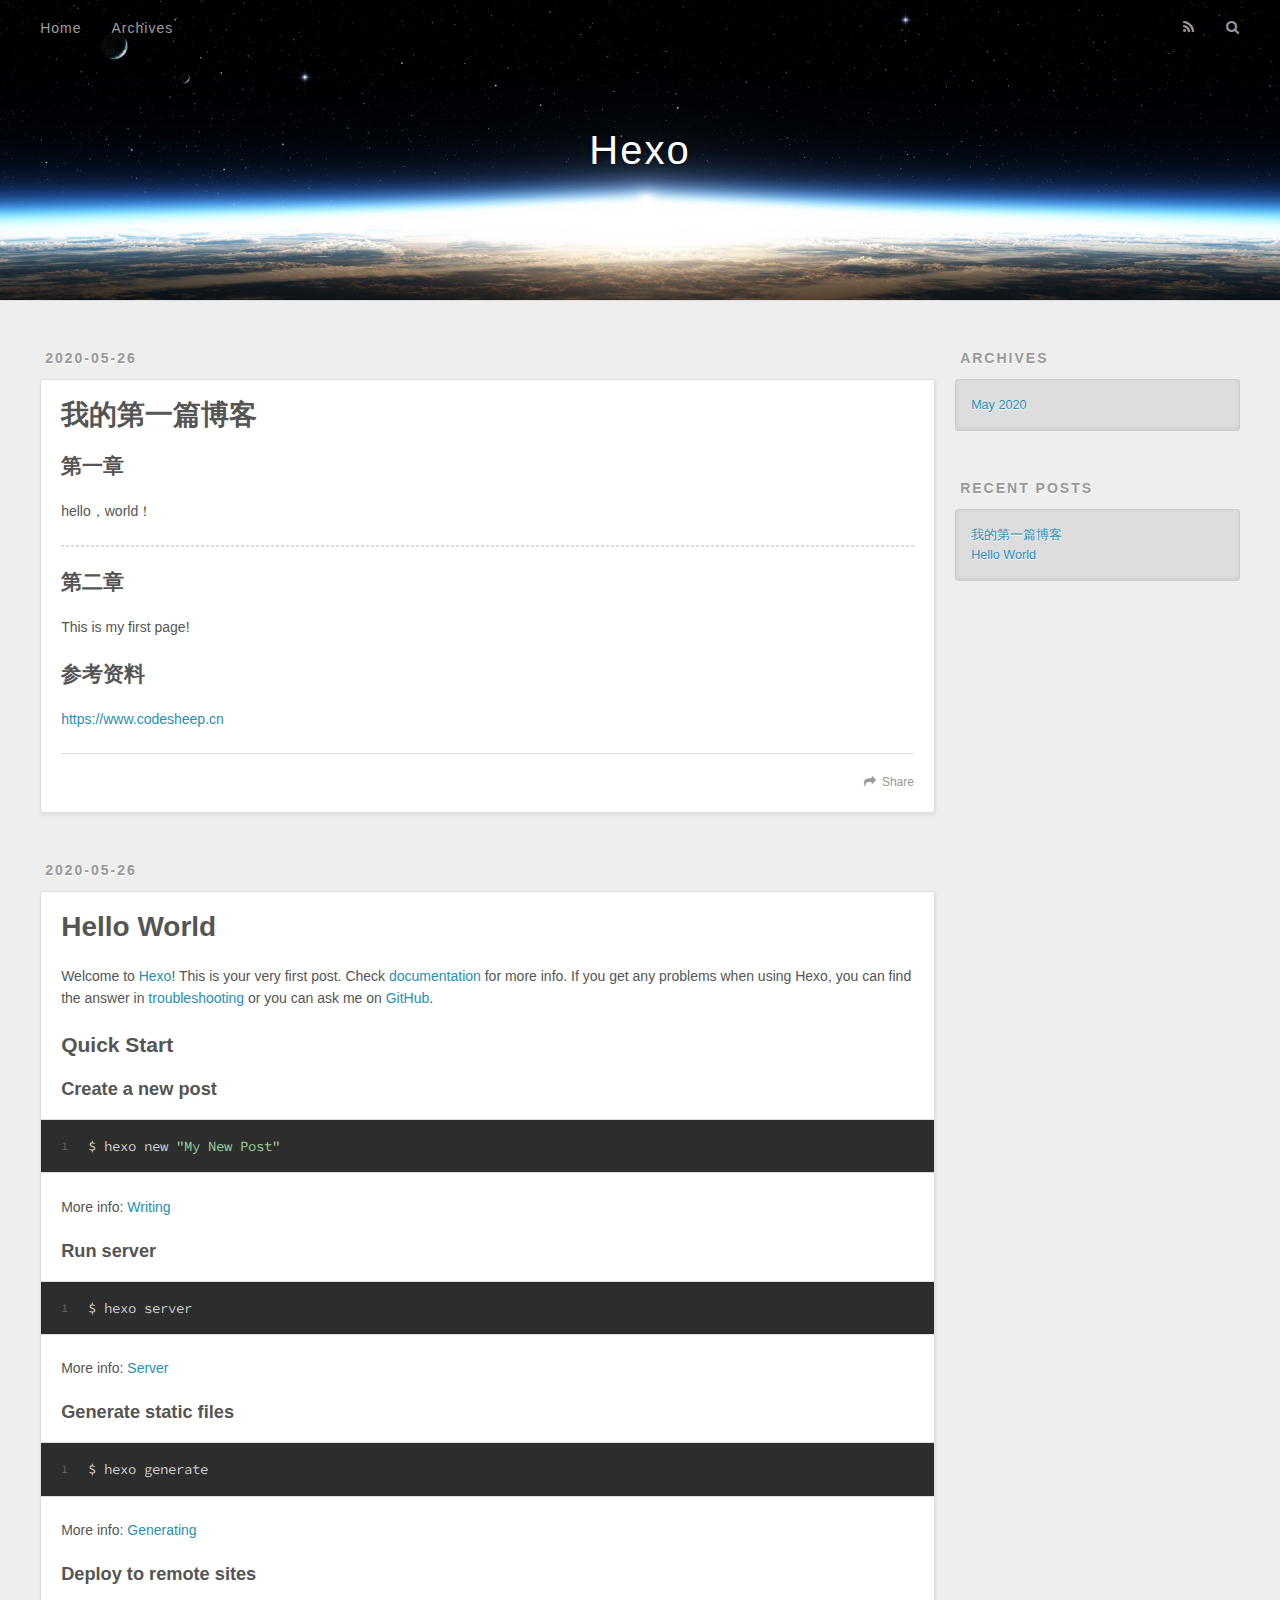
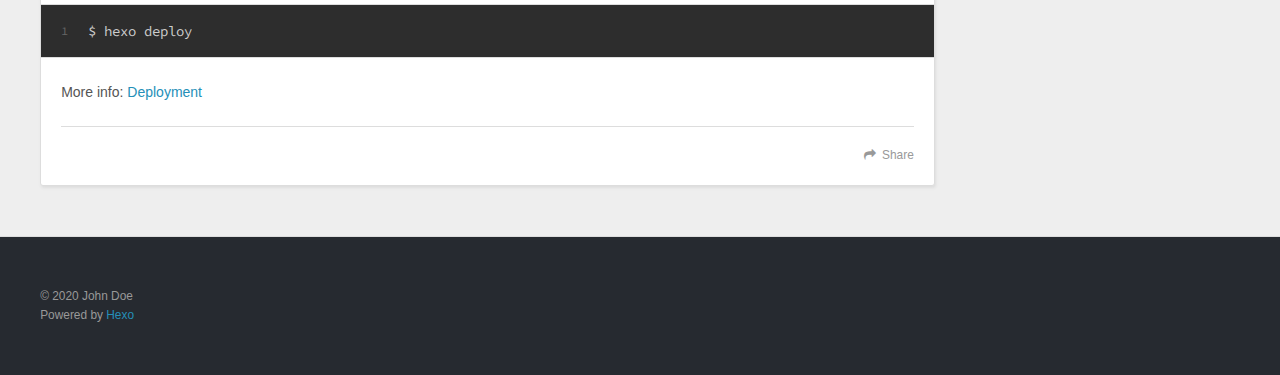
==== index.html @ c964786d "Site updated: 2020-05-26 13:40:31" ====
<!DOCTYPE html>
<html>
<head>
  <meta charset="utf-8">
  

  
  <title>Hexo</title>
  <meta name="viewport" content="width=device-width, initial-scale=1, maximum-scale=1">
  <meta property="og:type" content="website">
<meta property="og:title" content="Hexo">
<meta property="og:url" content="http://yoursite.com/index.html">
<meta property="og:site_name" content="Hexo">
<meta property="og:locale" content="en_US">
<meta property="article:author" content="John Doe">
<meta name="twitter:card" content="summary">
  
    <link rel="alternate" href="/atom.xml" title="Hexo" type="application/atom+xml">
  
  
    <link rel="icon" href="/favicon.png">
  
  
    <link href="//fonts.googleapis.com/css?family=Source+Code+Pro" rel="stylesheet" type="text/css">
  
  
<link rel="stylesheet" href="/css/style.css">

<meta name="generator" content="Hexo 4.2.1"></head>

<body>
  <div id="container">
    <div id="wrap">
      <header id="header">
  <div id="banner"></div>
  <div id="header-outer" class="outer">
    <div id="header-title" class="inner">
      <h1 id="logo-wrap">
        <a href="/" id="logo">Hexo</a>
      </h1>
      
    </div>
    <div id="header-inner" class="inner">
      <nav id="main-nav">
        <a id="main-nav-toggle" class="nav-icon"></a>
        
          <a class="main-nav-link" href="/">Home</a>
        
          <a class="main-nav-link" href="/archives">Archives</a>
        
      </nav>
      <nav id="sub-nav">
        
          <a id="nav-rss-link" class="nav-icon" href="/atom.xml" title="RSS Feed"></a>
        
        <a id="nav-search-btn" class="nav-icon" title="Search"></a>
      </nav>
      <div id="search-form-wrap">
        <form action="//google.com/search" method="get" accept-charset="UTF-8" class="search-form"><input type="search" name="q" class="search-form-input" placeholder="Search"><button type="submit" class="search-form-submit">&#xF002;</button><input type="hidden" name="sitesearch" value="http://yoursite.com"></form>
      </div>
    </div>
  </div>
</header>
      <div class="outer">
        <section id="main">
  
    <article id="post-我的第一篇博客" class="article article-type-post" itemscope itemprop="blogPost">
  <div class="article-meta">
    <a href="/2020/05/26/%E6%88%91%E7%9A%84%E7%AC%AC%E4%B8%80%E7%AF%87%E5%8D%9A%E5%AE%A2/" class="article-date">
  <time datetime="2020-05-26T05:17:06.000Z" itemprop="datePublished">2020-05-26</time>
</a>
    
  </div>
  <div class="article-inner">
    
    
      <header class="article-header">
        
  
    <h1 itemprop="name">
      <a class="article-title" href="/2020/05/26/%E6%88%91%E7%9A%84%E7%AC%AC%E4%B8%80%E7%AF%87%E5%8D%9A%E5%AE%A2/">我的第一篇博客</a>
    </h1>
  

      </header>
    
    <div class="article-entry" itemprop="articleBody">
      
        <h2 id="第一章"><a href="#第一章" class="headerlink" title="第一章"></a>第一章</h2><p>hello，world！</p>
<hr>
<h2 id="第二章"><a href="#第二章" class="headerlink" title="第二章"></a>第二章</h2><p>This is my first page!</p>
<h2 id="参考资料"><a href="#参考资料" class="headerlink" title="参考资料"></a>参考资料</h2><p><a href="https://www.codesheep.cn" target="_blank" rel="noopener">https://www.codesheep.cn</a></p>

      
    </div>
    <footer class="article-footer">
      <a data-url="http://yoursite.com/2020/05/26/%E6%88%91%E7%9A%84%E7%AC%AC%E4%B8%80%E7%AF%87%E5%8D%9A%E5%AE%A2/" data-id="ckanh3goe00019cvl1yv064cg" class="article-share-link">Share</a>
      
      
    </footer>
  </div>
  
</article>


  
    <article id="post-hello-world" class="article article-type-post" itemscope itemprop="blogPost">
  <div class="article-meta">
    <a href="/2020/05/26/hello-world/" class="article-date">
  <time datetime="2020-05-26T05:02:48.776Z" itemprop="datePublished">2020-05-26</time>
</a>
    
  </div>
  <div class="article-inner">
    
    
      <header class="article-header">
        
  
    <h1 itemprop="name">
      <a class="article-title" href="/2020/05/26/hello-world/">Hello World</a>
    </h1>
  

      </header>
    
    <div class="article-entry" itemprop="articleBody">
      
        <p>Welcome to <a href="https://hexo.io/" target="_blank" rel="noopener">Hexo</a>! This is your very first post. Check <a href="https://hexo.io/docs/" target="_blank" rel="noopener">documentation</a> for more info. If you get any problems when using Hexo, you can find the answer in <a href="https://hexo.io/docs/troubleshooting.html" target="_blank" rel="noopener">troubleshooting</a> or you can ask me on <a href="https://github.com/hexojs/hexo/issues" target="_blank" rel="noopener">GitHub</a>.</p>
<h2 id="Quick-Start"><a href="#Quick-Start" class="headerlink" title="Quick Start"></a>Quick Start</h2><h3 id="Create-a-new-post"><a href="#Create-a-new-post" class="headerlink" title="Create a new post"></a>Create a new post</h3><figure class="highlight bash"><table><tr><td class="gutter"><pre><span class="line">1</span><br></pre></td><td class="code"><pre><span class="line">$ hexo new <span class="string">"My New Post"</span></span><br></pre></td></tr></table></figure>

<p>More info: <a href="https://hexo.io/docs/writing.html" target="_blank" rel="noopener">Writing</a></p>
<h3 id="Run-server"><a href="#Run-server" class="headerlink" title="Run server"></a>Run server</h3><figure class="highlight bash"><table><tr><td class="gutter"><pre><span class="line">1</span><br></pre></td><td class="code"><pre><span class="line">$ hexo server</span><br></pre></td></tr></table></figure>

<p>More info: <a href="https://hexo.io/docs/server.html" target="_blank" rel="noopener">Server</a></p>
<h3 id="Generate-static-files"><a href="#Generate-static-files" class="headerlink" title="Generate static files"></a>Generate static files</h3><figure class="highlight bash"><table><tr><td class="gutter"><pre><span class="line">1</span><br></pre></td><td class="code"><pre><span class="line">$ hexo generate</span><br></pre></td></tr></table></figure>

<p>More info: <a href="https://hexo.io/docs/generating.html" target="_blank" rel="noopener">Generating</a></p>
<h3 id="Deploy-to-remote-sites"><a href="#Deploy-to-remote-sites" class="headerlink" title="Deploy to remote sites"></a>Deploy to remote sites</h3><figure class="highlight bash"><table><tr><td class="gutter"><pre><span class="line">1</span><br></pre></td><td class="code"><pre><span class="line">$ hexo deploy</span><br></pre></td></tr></table></figure>

<p>More info: <a href="https://hexo.io/docs/one-command-deployment.html" target="_blank" rel="noopener">Deployment</a></p>

      
    </div>
    <footer class="article-footer">
      <a data-url="http://yoursite.com/2020/05/26/hello-world/" data-id="ckanh3gnr00009cvlbvhq81d0" class="article-share-link">Share</a>
      
      
    </footer>
  </div>
  
</article>


  


</section>
        
          <aside id="sidebar">
  
    

  
    

  
    
  
    
  <div class="widget-wrap">
    <h3 class="widget-title">Archives</h3>
    <div class="widget">
      <ul class="archive-list"><li class="archive-list-item"><a class="archive-list-link" href="/archives/2020/05/">May 2020</a></li></ul>
    </div>
  </div>


  
    
  <div class="widget-wrap">
    <h3 class="widget-title">Recent Posts</h3>
    <div class="widget">
      <ul>
        
          <li>
            <a href="/2020/05/26/%E6%88%91%E7%9A%84%E7%AC%AC%E4%B8%80%E7%AF%87%E5%8D%9A%E5%AE%A2/">我的第一篇博客</a>
          </li>
        
          <li>
            <a href="/2020/05/26/hello-world/">Hello World</a>
          </li>
        
      </ul>
    </div>
  </div>

  
</aside>
        
      </div>
      <footer id="footer">
  
  <div class="outer">
    <div id="footer-info" class="inner">
      &copy; 2020 John Doe<br>
      Powered by <a href="http://hexo.io/" target="_blank">Hexo</a>
    </div>
  </div>
</footer>
    </div>
    <nav id="mobile-nav">
  
    <a href="/" class="mobile-nav-link">Home</a>
  
    <a href="/archives" class="mobile-nav-link">Archives</a>
  
</nav>
    

<script src="//ajax.googleapis.com/ajax/libs/jquery/2.0.3/jquery.min.js"></script>


  
<link rel="stylesheet" href="/fancybox/jquery.fancybox.css">

  
<script src="/fancybox/jquery.fancybox.pack.js"></script>




<script src="/js/script.js"></script>




  </div>
</body>
</html>
---- css/style.css ----
body {
  width: 100%;
}
body:before,
body:after {
  content: "";
  display: table;
}
body:after {
  clear: both;
}
html,
body,
div,
span,
applet,
object,
iframe,
h1,
h2,
h3,
h4,
h5,
h6,
p,
blockquote,
pre,
a,
abbr,
acronym,
address,
big,
cite,
code,
del,
dfn,
em,
img,
ins,
kbd,
q,
s,
samp,
small,
strike,
strong,
sub,
sup,
tt,
var,
dl,
dt,
dd,
ol,
ul,
li,
fieldset,
form,
label,
legend,
table,
caption,
tbody,
tfoot,
thead,
tr,
th,
td {
  margin: 0;
  padding: 0;
  border: 0;
  outline: 0;
  font-weight: inherit;
  font-style: inherit;
  font-family: inherit;
  font-size: 100%;
  vertical-align: baseline;
}
body {
  line-height: 1;
  color: #000;
  background: #fff;
}
ol,
ul {
  list-style: none;
}
table {
  border-collapse: separate;
  border-spacing: 0;
  vertical-align: middle;
}
caption,
th,
td {
  text-align: left;
  font-weight: normal;
  vertical-align: middle;
}
a img {
  border: none;
}
input,
button {
  margin: 0;
  padding: 0;
}
input::-moz-focus-inner,
button::-moz-focus-inner {
  border: 0;
  padding: 0;
}
@font-face {
  font-family: FontAwesome;
  font-style: normal;
  font-weight: normal;
  src: url("fonts/fontawesome-webfont.eot?v=#4.0.3");
  src: url("fonts/fontawesome-webfont.eot?#iefix&v=#4.0.3") format("embedded-opentype"), url("fonts/fontawesome-webfont.woff?v=#4.0.3") format("woff"), url("fonts/fontawesome-webfont.ttf?v=#4.0.3") format("truetype"), url("fonts/fontawesome-webfont.svg#fontawesomeregular?v=#4.0.3") format("svg");
}
html,
body,
#container {
  height: 100%;
}
body {
  background: #eee;
  font: 14px -apple-system, BlinkMacSystemFont, "Segoe UI", "Roboto", "Oxygen", "Ubuntu", "Cantarell", "Fira Sans", "Droid Sans", "Helvetica Neue", sans-serif;
  -webkit-text-size-adjust: 100%;
}
.outer {
  max-width: 1220px;
  margin: 0 auto;
  padding: 0 20px;
}
.outer:before,
.outer:after {
  content: "";
  display: table;
}
.outer:after {
  clear: both;
}
.inner {
  display: inline;
  float: left;
  width: 98.33333333333333%;
  margin: 0 0.833333333333333%;
}
.left,
.alignleft {
  float: left;
}
.right,
.alignright {
  float: right;
}
.clear {
  clear: both;
}
#container {
  position: relative;
}
.mobile-nav-on {
  overflow: hidden;
}
#wrap {
  height: 100%;
  width: 100%;
  position: absolute;
  top: 0;
  left: 0;
  -webkit-transition: 0.2s ease-out;
  -moz-transition: 0.2s ease-out;
  -ms-transition: 0.2s ease-out;
  transition: 0.2s ease-out;
  z-index: 1;
  background: #eee;
}
.mobile-nav-on #wrap {
  left: 280px;
}
@media screen and (min-width: 768px) {
  #main {
    display: inline;
    float: left;
    width: 73.33333333333333%;
    margin: 0 0.833333333333333%;
  }
}
.article-date,
.article-category-link,
.archive-year,
.widget-title {
  text-decoration: none;
  text-transform: uppercase;
  letter-spacing: 2px;
  color: #999;
  margin-bottom: 1em;
  margin-left: 5px;
  line-height: 1em;
  text-shadow: 0 1px #fff;
  font-weight: bold;
}
.article-inner,
.archive-article-inner {
  background: #fff;
  -webkit-box-shadow: 1px 2px 3px #ddd;
  box-shadow: 1px 2px 3px #ddd;
  border: 1px solid #ddd;
  border-radius: 3px;
}
.article-entry h1,
.widget h1 {
  font-size: 2em;
}
.article-entry h2,
.widget h2 {
  font-size: 1.5em;
}
.article-entry h3,
.widget h3 {
  font-size: 1.3em;
}
.article-entry h4,
.widget h4 {
  font-size: 1.2em;
}
.article-entry h5,
.widget h5 {
  font-size: 1em;
}
.article-entry h6,
.widget h6 {
  font-size: 1em;
  color: #999;
}
.article-entry hr,
.widget hr {
  border: 1px dashed #ddd;
}
.article-entry strong,
.widget strong {
  font-weight: bold;
}
.article-entry em,
.widget em,
.article-entry cite,
.widget cite {
  font-style: italic;
}
.article-entry sup,
.widget sup,
.article-entry sub,
.widget sub {
  font-size: 0.75em;
  line-height: 0;
  position: relative;
  vertical-align: baseline;
}
.article-entry sup,
.widget sup {
  top: -0.5em;
}
.article-entry sub,
.widget sub {
  bottom: -0.2em;
}
.article-entry small,
.widget small {
  font-size: 0.85em;
}
.article-entry acronym,
.widget acronym,
.article-entry abbr,
.widget abbr {
  border-bottom: 1px dotted;
}
.article-entry ul,
.widget ul,
.article-entry ol,
.widget ol,
.article-entry dl,
.widget dl {
  margin: 0 20px;
  line-height: 1.6em;
}
.article-entry ul ul,
.widget ul ul,
.article-entry ol ul,
.widget ol ul,
.article-entry ul ol,
.widget ul ol,
.article-entry ol ol,
.widget ol ol {
  margin-top: 0;
  margin-bottom: 0;
}
.article-entry ul,
.widget ul {
  list-style: disc;
}
.article-entry ol,
.widget ol {
  list-style: decimal;
}
.article-entry dt,
.widget dt {
  font-weight: bold;
}
#header {
  height: 300px;
  position: relative;
  border-bottom: 1px solid #ddd;
}
#header:before,
#header:after {
  content: "";
  position: absolute;
  left: 0;
  right: 0;
  height: 40px;
}
#header:before {
  top: 0;
  background: -webkit-linear-gradient(rgba(0,0,0,0.2), transparent);
  background: -moz-linear-gradient(rgba(0,0,0,0.2), transparent);
  background: -ms-linear-gradient(rgba(0,0,0,0.2), transparent);
  background: linear-gradient(rgba(0,0,0,0.2), transparent);
}
#header:after {
  bottom: 0;
  background: -webkit-linear-gradient(transparent, rgba(0,0,0,0.2));
  background: -moz-linear-gradient(transparent, rgba(0,0,0,0.2));
  background: -ms-linear-gradient(transparent, rgba(0,0,0,0.2));
  background: linear-gradient(transparent, rgba(0,0,0,0.2));
}
#header-outer {
  height: 100%;
  position: relative;
}
#header-inner {
  position: relative;
  overflow: hidden;
}
#banner {
  position: absolute;
  top: 0;
  left: 0;
  width: 100%;
  height: 100%;
  background: url("images/banner.jpg") center #000;
  -webkit-background-size: cover;
  -moz-background-size: cover;
  background-size: cover;
  z-index: -1;
}
#header-title {
  text-align: center;
  height: 40px;
  position: absolute;
  top: 50%;
  left: 0;
  margin-top: -20px;
}
#logo,
#subtitle {
  text-decoration: none;
  color: #fff;
  font-weight: 300;
  text-shadow: 0 1px 4px rgba(0,0,0,0.3);
}
#logo {
  font-size: 40px;
  line-height: 40px;
  letter-spacing: 2px;
}
#subtitle {
  font-size: 16px;
  line-height: 16px;
  letter-spacing: 1px;
}
#subtitle-wrap {
  margin-top: 16px;
}
#main-nav {
  float: left;
  margin-left: -15px;
}
.nav-icon,
.main-nav-link {
  float: left;
  color: #fff;
  opacity: 0.6;
  text-decoration: none;
  text-shadow: 0 1px rgba(0,0,0,0.2);
  -webkit-transition: opacity 0.2s;
  -moz-transition: opacity 0.2s;
  -ms-transition: opacity 0.2s;
  transition: opacity 0.2s;
  display: block;
  padding: 20px 15px;
}
.nav-icon:hover,
.main-nav-link:hover {
  opacity: 1;
}
.nav-icon {
  font-family: FontAwesome;
  text-align: center;
  font-size: 14px;
  width: 14px;
  height: 14px;
  padding: 20px 15px;
  position: relative;
  cursor: pointer;
}
.main-nav-link {
  font-weight: 300;
  letter-spacing: 1px;
}
@media screen and (max-width: 479px) {
  .main-nav-link {
    display: none;
  }
}
#main-nav-toggle {
  display: none;
}
#main-nav-toggle:before {
  content: "\f0c9";
}
@media screen and (max-width: 479px) {
  #main-nav-toggle {
    display: block;
  }
}
#sub-nav {
  float: right;
  margin-right: -15px;
}
#nav-rss-link:before {
  content: "\f09e";
}
#nav-search-btn:before {
  content: "\f002";
}
#search-form-wrap {
  position: absolute;
  top: 15px;
  width: 150px;
  height: 30px;
  right: -150px;
  opacity: 0;
  -webkit-transition: 0.2s ease-out;
  -moz-transition: 0.2s ease-out;
  -ms-transition: 0.2s ease-out;
  transition: 0.2s ease-out;
}
#search-form-wrap.on {
  opacity: 1;
  right: 0;
}
@media screen and (max-width: 479px) {
  #search-form-wrap {
    width: 100%;
    right: -100%;
  }
}
.search-form {
  position: absolute;
  top: 0;
  left: 0;
  right: 0;
  background: #fff;
  padding: 5px 15px;
  border-radius: 15px;
  -webkit-box-shadow: 0 0 10px rgba(0,0,0,0.3);
  box-shadow: 0 0 10px rgba(0,0,0,0.3);
}
.search-form-input {
  border: none;
  background: none;
  color: #555;
  width: 100%;
  font: 13px -apple-system, BlinkMacSystemFont, "Segoe UI", "Roboto", "Oxygen", "Ubuntu", "Cantarell", "Fira Sans", "Droid Sans", "Helvetica Neue", sans-serif;
  outline: none;
}
.search-form-input::-webkit-search-results-decoration,
.search-form-input::-webkit-search-cancel-button {
  -webkit-appearance: none;
}
.search-form-submit {
  position: absolute;
  top: 50%;
  right: 10px;
  margin-top: -7px;
  font: 13px FontAwesome;
  border: none;
  background: none;
  color: #bbb;
  cursor: pointer;
}
.search-form-submit:hover,
.search-form-submit:focus {
  color: #777;
}
.article {
  margin: 50px 0;
}
.article-inner {
  overflow: hidden;
}
.article-meta:before,
.article-meta:after {
  content: "";
  display: table;
}
.article-meta:after {
  clear: both;
}
.article-date {
  float: left;
}
.article-category {
  float: left;
  line-height: 1em;
  color: #ccc;
  text-shadow: 0 1px #fff;
  margin-left: 8px;
}
.article-category:before {
  content: "\2022";
}
.article-category-link {
  margin: 0 12px 1em;
}
.article-header {
  padding: 20px 20px 0;
}
.article-title {
  text-decoration: none;
  font-size: 2em;
  font-weight: bold;
  color: #555;
  line-height: 1.1em;
  -webkit-transition: color 0.2s;
  -moz-transition: color 0.2s;
  -ms-transition: color 0.2s;
  transition: color 0.2s;
}
a.article-title:hover {
  color: #258fb8;
}
.article-entry {
  color: #555;
  padding: 0 20px;
}
.article-entry:before,
.article-entry:after {
  content: "";
  display: table;
}
.article-entry:after {
  clear: both;
}
.article-entry p,
.article-entry table {
  line-height: 1.6em;
  margin: 1.6em 0;
}
.article-entry h1,
.article-entry h2,
.article-entry h3,
.article-entry h4,
.article-entry h5,
.article-entry h6 {
  font-weight: bold;
}
.article-entry h1,
.article-entry h2,
.article-entry h3,
.article-entry h4,
.article-entry h5,
.article-entry h6 {
  line-height: 1.1em;
  margin: 1.1em 0;
}
.article-entry a {
  color: #258fb8;
  text-decoration: none;
}
.article-entry a:hover {
  text-decoration: underline;
}
.article-entry ul,
.article-entry ol,
.article-entry dl {
  margin-top: 1.6em;
  margin-bottom: 1.6em;
}
.article-entry img,
.article-entry video {
  max-width: 100%;
  height: auto;
  display: block;
  margin: auto;
}
.article-entry iframe {
  border: none;
}
.article-entry table {
  width: 100%;
  border-collapse: collapse;
  border-spacing: 0;
}
.article-entry th {
  font-weight: bold;
  border-bottom: 3px solid #ddd;
  padding-bottom: 0.5em;
}
.article-entry td {
  border-bottom: 1px solid #ddd;
  padding: 10px 0;
}
.article-entry blockquote {
  font-family: Georgia, "Times New Roman", serif;
  font-size: 1.4em;
  margin: 1.6em 20px;
  text-align: center;
}
.article-entry blockquote footer {
  font-size: 14px;
  margin: 1.6em 0;
  font-family: -apple-system, BlinkMacSystemFont, "Segoe UI", "Roboto", "Oxygen", "Ubuntu", "Cantarell", "Fira Sans", "Droid Sans", "Helvetica Neue", sans-serif;
}
.article-entry blockquote footer cite:before {
  content: "—";
  padding: 0 0.5em;
}
.article-entry .pullquote {
  text-align: left;
  width: 45%;
  margin: 0;
}
.article-entry .pullquote.left {
  margin-left: 0.5em;
  margin-right: 1em;
}
.article-entry .pullquote.right {
  margin-right: 0.5em;
  margin-left: 1em;
}
.article-entry .caption {
  color: #999;
  display: block;
  font-size: 0.9em;
  margin-top: 0.5em;
  position: relative;
  text-align: center;
}
.article-entry .video-container {
  position: relative;
  padding-top: 56.25%;
  height: 0;
  overflow: hidden;
}
.article-entry .video-container iframe,
.article-entry .video-container object,
.article-entry .video-container embed {
  position: absolute;
  top: 0;
  left: 0;
  width: 100%;
  height: 100%;
  margin-top: 0;
}
.article-more-link a {
  display: inline-block;
  line-height: 1em;
  padding: 6px 15px;
  border-radius: 15px;
  background: #eee;
  color: #999;
  text-shadow: 0 1px #fff;
  text-decoration: none;
}
.article-more-link a:hover {
  background: #258fb8;
  color: #fff;
  text-decoration: none;
  text-shadow: 0 1px #1e7293;
}
.article-footer {
  font-size: 0.85em;
  line-height: 1.6em;
  border-top: 1px solid #ddd;
  padding-top: 1.6em;
  margin: 0 20px 20px;
}
.article-footer:before,
.article-footer:after {
  content: "";
  display: table;
}
.article-footer:after {
  clear: both;
}
.article-footer a {
  color: #999;
  text-decoration: none;
}
.article-footer a:hover {
  color: #555;
}
.article-tag-list-item {
  float: left;
  margin-right: 10px;
}
.article-tag-list-link:before {
  content: "#";
}
.article-comment-link {
  float: right;
}
.article-comment-link:before {
  content: "\f075";
  font-family: FontAwesome;
  padding-right: 8px;
}
.article-share-link {
  cursor: pointer;
  float: right;
  margin-left: 20px;
}
.article-share-link:before {
  content: "\f064";
  font-family: FontAwesome;
  padding-right: 6px;
}
#article-nav {
  position: relative;
}
#article-nav:before,
#article-nav:after {
  content: "";
  display: table;
}
#article-nav:after {
  clear: both;
}
@media screen and (min-width: 768px) {
  #article-nav {
    margin: 50px 0;
  }
  #article-nav:before {
    width: 8px;
    height: 8px;
    position: absolute;
    top: 50%;
    left: 50%;
    margin-top: -4px;
    margin-left: -4px;
    content: "";
    border-radius: 50%;
    background: #ddd;
    -webkit-box-shadow: 0 1px 2px #fff;
    box-shadow: 0 1px 2px #fff;
  }
}
.article-nav-link-wrap {
  text-decoration: none;
  text-shadow: 0 1px #fff;
  color: #999;
  -webkit-box-sizing: border-box;
  -moz-box-sizing: border-box;
  box-sizing: border-box;
  margin-top: 50px;
  text-align: center;
  display: block;
}
.article-nav-link-wrap:hover {
  color: #555;
}
@media screen and (min-width: 768px) {
  .article-nav-link-wrap {
    width: 50%;
    margin-top: 0;
  }
}
@media screen and (min-width: 768px) {
  #article-nav-newer {
    float: left;
    text-align: right;
    padding-right: 20px;
  }
}
@media screen and (min-width: 768px) {
  #article-nav-older {
    float: right;
    text-align: left;
    padding-left: 20px;
  }
}
.article-nav-caption {
  text-transform: uppercase;
  letter-spacing: 2px;
  color: #ddd;
  line-height: 1em;
  font-weight: bold;
}
#article-nav-newer .article-nav-caption {
  margin-right: -2px;
}
.article-nav-title {
  font-size: 0.85em;
  line-height: 1.6em;
  margin-top: 0.5em;
}
.article-share-box {
  position: absolute;
  display: none;
  background: #fff;
  -webkit-box-shadow: 1px 2px 10px rgba(0,0,0,0.2);
  box-shadow: 1px 2px 10px rgba(0,0,0,0.2);
  border-radius: 3px;
  margin-left: -145px;
  overflow: hidden;
  z-index: 1;
}
.article-share-box.on {
  display: block;
}
.article-share-input {
  width: 100%;
  background: none;
  -webkit-box-sizing: border-box;
  -moz-box-sizing: border-box;
  box-sizing: border-box;
  font: 14px -apple-system, BlinkMacSystemFont, "Segoe UI", "Roboto", "Oxygen", "Ubuntu", "Cantarell", "Fira Sans", "Droid Sans", "Helvetica Neue", sans-serif;
  padding: 0 15px;
  color: #555;
  outline: none;
  border: 1px solid #ddd;
  border-radius: 3px 3px 0 0;
  height: 36px;
  line-height: 36px;
}
.article-share-links {
  background: #eee;
}
.article-share-links:before,
.article-share-links:after {
  content: "";
  display: table;
}
.article-share-links:after {
  clear: both;
}
.article-share-twitter,
.article-share-facebook,
.article-share-pinterest,
.article-share-google {
  width: 50px;
  height: 36px;
  display: block;
  float: left;
  position: relative;
  color: #999;
  text-shadow: 0 1px #fff;
}
.article-share-twitter:before,
.article-share-facebook:before,
.article-share-pinterest:before,
.article-share-google:before {
  font-size: 20px;
  font-family: FontAwesome;
  width: 20px;
  height: 20px;
  position: absolute;
  top: 50%;
  left: 50%;
  margin-top: -10px;
  margin-left: -10px;
  text-align: center;
}
.article-share-twitter:hover,
.article-share-facebook:hover,
.article-share-pinterest:hover,
.article-share-google:hover {
  color: #fff;
}
.article-share-twitter:before {
  content: "\f099";
}
.article-share-twitter:hover {
  background: #00aced;
  text-shadow: 0 1px #008abe;
}
.article-share-facebook:before {
  content: "\f09a";
}
.article-share-facebook:hover {
  background: #3b5998;
  text-shadow: 0 1px #2f477a;
}
.article-share-pinterest:before {
  content: "\f0d2";
}
.article-share-pinterest:hover {
  background: #cb2027;
  text-shadow: 0 1px #a21a1f;
}
.article-share-google:before {
  content: "\f0d5";
}
.article-share-google:hover {
  background: #dd4b39;
  text-shadow: 0 1px #be3221;
}
.article-gallery {
  background: #000;
  position: relative;
}
.article-gallery-photos {
  position: relative;
  overflow: hidden;
}
.article-gallery-img {
  display: none;
  max-width: 100%;
}
.article-gallery-img:first-child {
  display: block;
}
.article-gallery-img.loaded {
  position: absolute;
  display: block;
}
.article-gallery-img img {
  display: block;
  max-width: 100%;
  margin: 0 auto;
}
#comments {
  background: #fff;
  -webkit-box-shadow: 1px 2px 3px #ddd;
  box-shadow: 1px 2px 3px #ddd;
  padding: 20px;
  border: 1px solid #ddd;
  border-radius: 3px;
  margin: 50px 0;
}
#comments a {
  color: #258fb8;
}
.archives-wrap {
  margin: 50px 0;
}
.archives:before,
.archives:after {
  content: "";
  display: table;
}
.archives:after {
  clear: both;
}
.archive-year-wrap {
  margin-bottom: 1em;
}
.archives {
  -webkit-column-gap: 10px;
  -moz-column-gap: 10px;
  column-gap: 10px;
}
@media screen and (min-width: 480px) and (max-width: 767px) {
  .archives {
    -webkit-column-count: 2;
    -moz-column-count: 2;
    column-count: 2;
  }
}
@media screen and (min-width: 768px) {
  .archives {
    -webkit-column-count: 3;
    -moz-column-count: 3;
    column-count: 3;
  }
}
.archive-article {
  -webkit-column-break-inside: avoid;
  page-break-inside: avoid;
  overflow: hidden;
  break-inside: avoid-column;
}
.archive-article-inner {
  padding: 10px;
  margin-bottom: 15px;
}
.archive-article-title {
  text-decoration: none;
  font-weight: bold;
  color: #555;
  -webkit-transition: color 0.2s;
  -moz-transition: color 0.2s;
  -ms-transition: color 0.2s;
  transition: color 0.2s;
  line-height: 1.6em;
}
.archive-article-title:hover {
  color: #258fb8;
}
.archive-article-footer {
  margin-top: 1em;
}
.archive-article-date {
  color: #999;
  text-decoration: none;
  font-size: 0.85em;
  line-height: 1em;
  margin-bottom: 0.5em;
  display: block;
}
#page-nav {
  margin: 50px auto;
  background: #fff;
  -webkit-box-shadow: 1px 2px 3px #ddd;
  box-shadow: 1px 2px 3px #ddd;
  border: 1px solid #ddd;
  border-radius: 3px;
  text-align: center;
  color: #999;
  overflow: hidden;
}
#page-nav:before,
#page-nav:after {
  content: "";
  display: table;
}
#page-nav:after {
  clear: both;
}
#page-nav a,
#page-nav span {
  padding: 10px 20px;
  line-height: 1;
  height: 2ex;
}
#page-nav a {
  color: #999;
  text-decoration: none;
}
#page-nav a:hover {
  background: #999;
  color: #fff;
}
#page-nav .prev {
  float: left;
}
#page-nav .next {
  float: right;
}
#page-nav .page-number {
  display: inline-block;
}
@media screen and (max-width: 479px) {
  #page-nav .page-number {
    display: none;
  }
}
#page-nav .current {
  color: #555;
  font-weight: bold;
}
#page-nav .space {
  color: #ddd;
}
#footer {
  background: #262a30;
  padding: 50px 0;
  border-top: 1px solid #ddd;
  color: #999;
}
#footer a {
  color: #258fb8;
  text-decoration: none;
}
#footer a:hover {
  text-decoration: underline;
}
#footer-info {
  line-height: 1.6em;
  font-size: 0.85em;
}
.article-entry pre,
.article-entry .highlight {
  background: #2d2d2d;
  margin: 0 -20px;
  padding: 15px 20px;
  border-style: solid;
  border-color: #ddd;
  border-width: 1px 0;
  overflow: auto;
  color: #ccc;
  line-height: 22.400000000000002px;
}
.article-entry .highlight .gutter pre,
.article-entry .gist .gist-file .gist-data .line-numbers {
  color: #666;
  font-size: 0.85em;
}
.article-entry pre,
.article-entry code {
  font-family: "Source Code Pro", Consolas, Monaco, Menlo, Consolas, monospace;
}
.article-entry code {
  background: #eee;
  text-shadow: 0 1px #fff;
  padding: 0 0.3em;
}
.article-entry pre code {
  background: none;
  text-shadow: none;
  padding: 0;
}
.article-entry .highlight pre {
  border: none;
  margin: 0;
  padding: 0;
}
.article-entry .highlight table {
  margin: 0;
  width: auto;
}
.article-entry .highlight td {
  border: none;
  padding: 0;
}
.article-entry .highlight figcaption {
  font-size: 0.85em;
  color: #999;
  line-height: 1em;
  margin-bottom: 1em;
}
.article-entry .highlight figcaption:before,
.article-entry .highlight figcaption:after {
  content: "";
  display: table;
}
.article-entry .highlight figcaption:after {
  clear: both;
}
.article-entry .highlight figcaption a {
  float: right;
}
.article-entry .highlight .gutter pre {
  text-align: right;
  padding-right: 20px;
}
.article-entry .highlight .line {
  height: 22.400000000000002px;
}
.article-entry .highlight .line.marked {
  background: #515151;
}
.article-entry .gist {
  margin: 0 -20px;
  border-style: solid;
  border-color: #ddd;
  border-width: 1px 0;
  background: #2d2d2d;
  padding: 15px 20px 15px 0;
}
.article-entry .gist .gist-file {
  border: none;
  font-family: "Source Code Pro", Consolas, Monaco, Menlo, Consolas, monospace;
  margin: 0;
}
.article-entry .gist .gist-file .gist-data {
  background: none;
  border: none;
}
.article-entry .gist .gist-file .gist-data .line-numbers {
  background: none;
  border: none;
  padding: 0 20px 0 0;
}
.article-entry .gist .gist-file .gist-data .line-data {
  padding: 0 !important;
}
.article-entry .gist .gist-file .highlight {
  margin: 0;
  padding: 0;
  border: none;
}
.article-entry .gist .gist-file .gist-meta {
  background: #2d2d2d;
  color: #999;
  font: 0.85em -apple-system, BlinkMacSystemFont, "Segoe UI", "Roboto", "Oxygen", "Ubuntu", "Cantarell", "Fira Sans", "Droid Sans", "Helvetica Neue", sans-serif;
  text-shadow: 0 0;
  padding: 0;
  margin-top: 1em;
  margin-left: 20px;
}
.article-entry .gist .gist-file .gist-meta a {
  color: #258fb8;
  font-weight: normal;
}
.article-entry .gist .gist-file .gist-meta a:hover {
  text-decoration: underline;
}
pre .comment,
pre .title {
  color: #999;
}
pre .variable,
pre .attribute,
pre .tag,
pre .regexp,
pre .ruby .constant,
pre .xml .tag .title,
pre .xml .pi,
pre .xml .doctype,
pre .html .doctype,
pre .css .id,
pre .css .class,
pre .css .pseudo {
  color: #f2777a;
}
pre .number,
pre .preprocessor,
pre .built_in,
pre .literal,
pre .params,
pre .constant {
  color: #f99157;
}
pre .class,
pre .ruby .class .title,
pre .css .rules .attribute {
  color: #9c9;
}
pre .string,
pre .value,
pre .inheritance,
pre .header,
pre .ruby .symbol,
pre .xml .cdata {
  color: #9c9;
}
pre .css .hexcolor {
  color: #6cc;
}
pre .function,
pre .python .decorator,
pre .python .title,
pre .ruby .function .title,
pre .ruby .title .keyword,
pre .perl .sub,
pre .javascript .title,
pre .coffeescript .title {
  color: #69c;
}
pre .keyword,
pre .javascript .function {
  color: #c9c;
}
@media screen and (max-width: 479px) {
  #mobile-nav {
    position: absolute;
    top: 0;
    left: 0;
    width: 280px;
    height: 100%;
    background: #191919;
    border-right: 1px solid #fff;
  }
}
@media screen and (max-width: 479px) {
  .mobile-nav-link {
    display: block;
    color: #999;
    text-decoration: none;
    padding: 15px 20px;
    font-weight: bold;
  }
  .mobile-nav-link:hover {
    color: #fff;
  }
}
@media screen and (min-width: 768px) {
  #sidebar {
    display: inline;
    float: left;
    width: 23.333333333333332%;
    margin: 0 0.833333333333333%;
  }
}
.widget-wrap {
  margin: 50px 0;
}
.widget {
  color: #777;
  text-shadow: 0 1px #fff;
  background: #ddd;
  -webkit-box-shadow: 0 -1px 4px #ccc inset;
  box-shadow: 0 -1px 4px #ccc inset;
  border: 1px solid #ccc;
  padding: 15px;
  border-radius: 3px;
}
.widget a {
  color: #258fb8;
  text-decoration: none;
}
.widget a:hover {
  text-decoration: underline;
}
.widget ul ul,
.widget ol ul,
.widget dl ul,
.widget ul ol,
.widget ol ol,
.widget dl ol,
.widget ul dl,
.widget ol dl,
.widget dl dl {
  margin-left: 15px;
  list-style: disc;
}
.widget {
  line-height: 1.6em;
  word-wrap: break-word;
  font-size: 0.9em;
}
.widget ul,
.widget ol {
  list-style: none;
  margin: 0;
}
.widget ul ul,
.widget ol ul,
.widget ul ol,
.widget ol ol {
  margin: 0 20px;
}
.widget ul ul,
.widget ol ul {
  list-style: disc;
}
.widget ul ol,
.widget ol ol {
  list-style: decimal;
}
.category-list-count,
.tag-list-count,
.archive-list-count {
  padding-left: 5px;
  color: #999;
  font-size: 0.85em;
}
.category-list-count:before,
.tag-list-count:before,
.archive-list-count:before {
  content: "(";
}
.category-list-count:after,
.tag-list-count:after,
.archive-list-count:after {
  content: ")";
}
.tagcloud a {
  margin-right: 5px;
  display: inline-block;
}
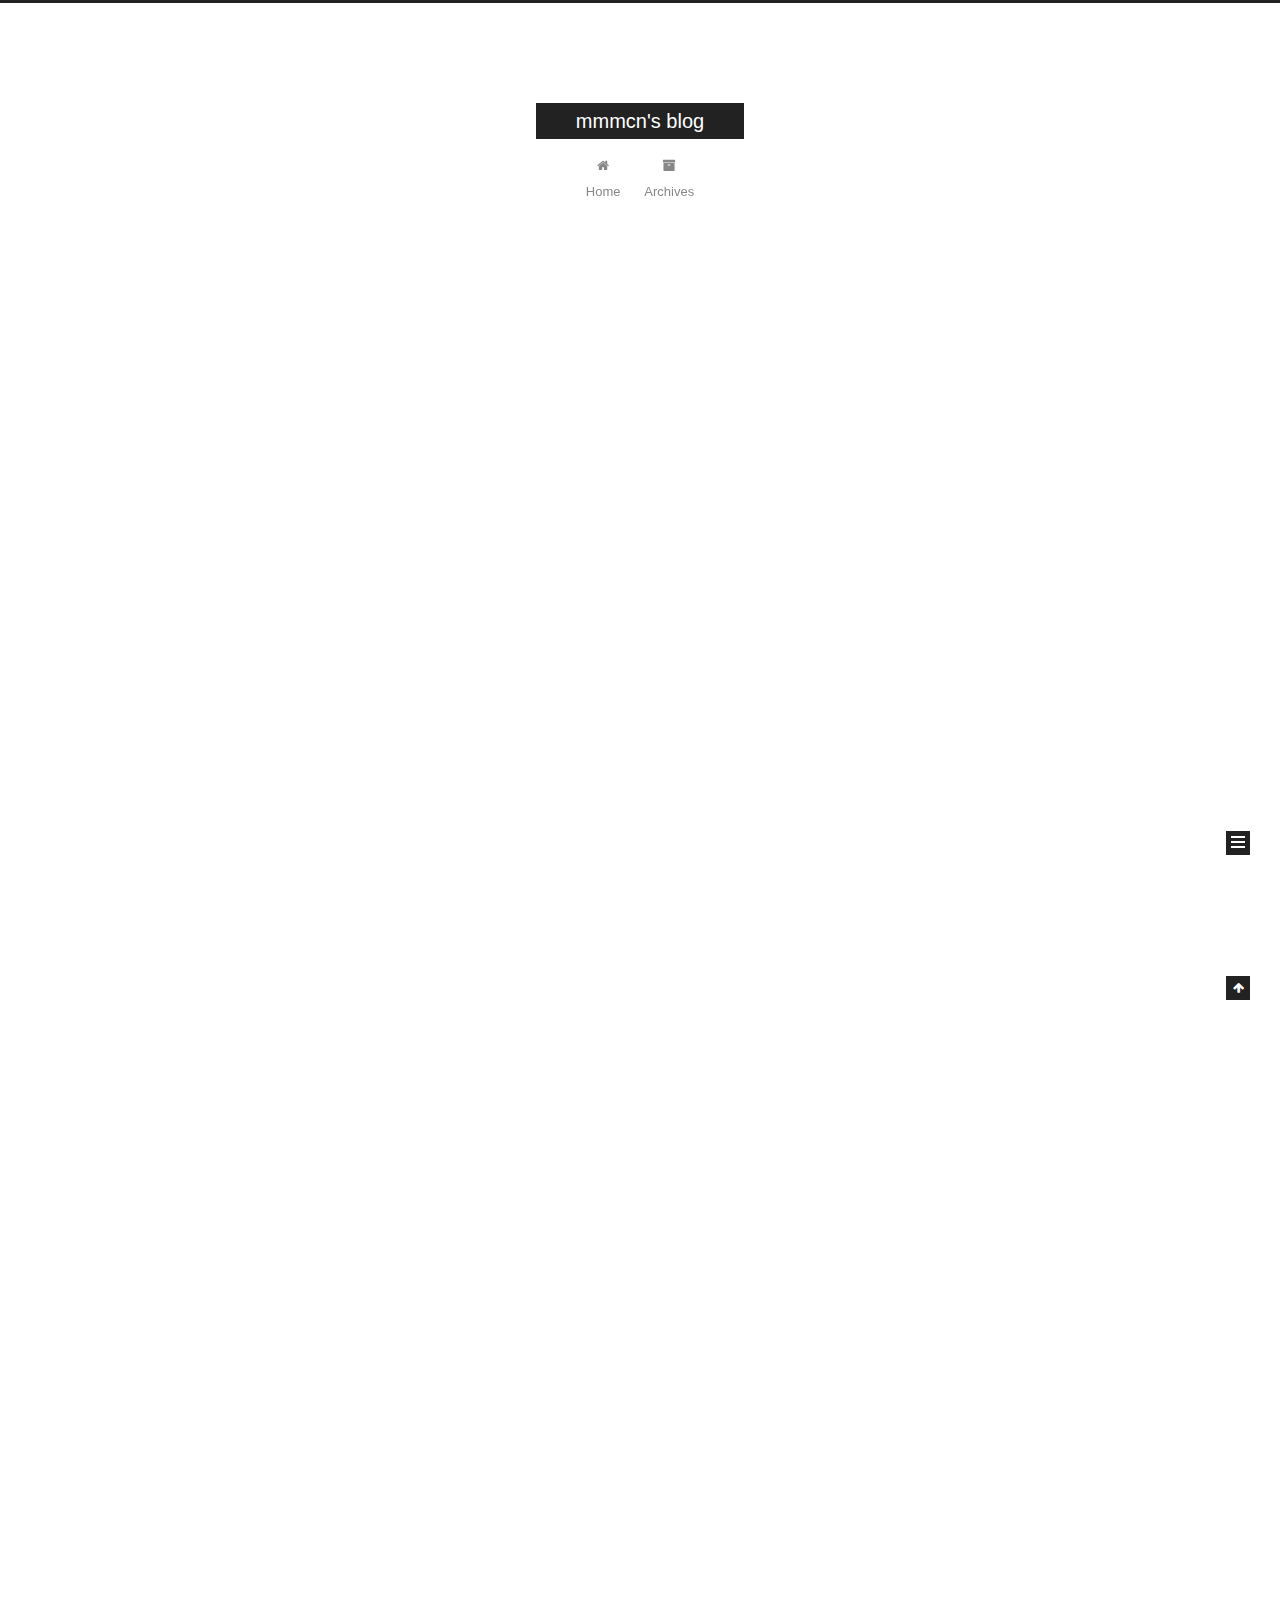
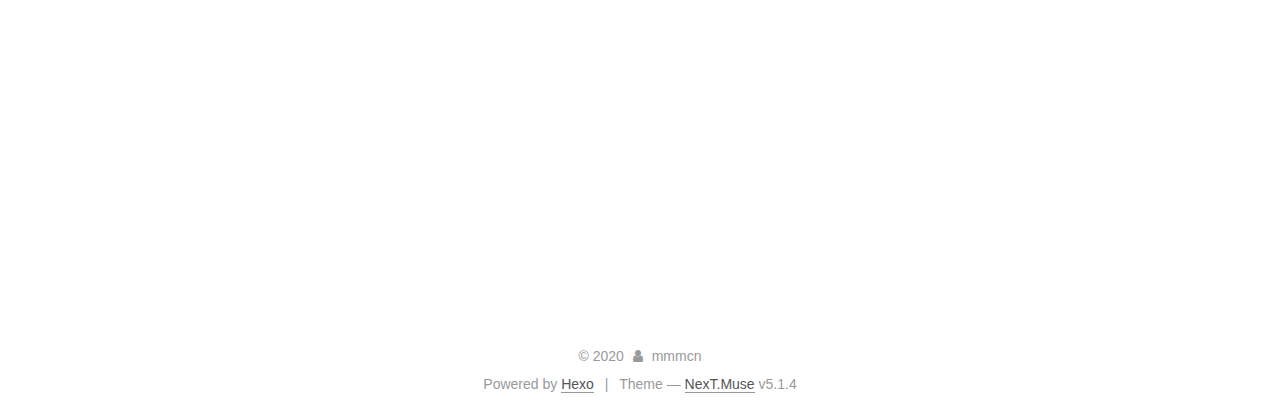
==== commit fd15ac02: "Site updated: 2020-05-26 14:45:43" ====
--- a/index.html
+++ b/index.html
@@ -1,132 +1,429 @@
 <!DOCTYPE html>
-<html>
+
+
+
+  
+
+
+<html class="theme-next muse use-motion" lang="en">
 <head>
-  <meta charset="utf-8">
-  
-
-  
-  <title>Hexo</title>
-  <meta name="viewport" content="width=device-width, initial-scale=1, maximum-scale=1">
-  <meta property="og:type" content="website">
-<meta property="og:title" content="Hexo">
+  <meta charset="UTF-8"/>
+<meta http-equiv="X-UA-Compatible" content="IE=edge" />
+<meta name="viewport" content="width=device-width, initial-scale=1, maximum-scale=1"/>
+<meta name="theme-color" content="#222">
+
+
+
+
+
+
+
+
+
+<meta http-equiv="Cache-Control" content="no-transform" />
+<meta http-equiv="Cache-Control" content="no-siteapp" />
+
+
+
+
+
+
+
+
+
+
+
+
+
+
+
+
+  
+  
+  <link href="/lib/fancybox/source/jquery.fancybox.css?v=2.1.5" rel="stylesheet" type="text/css" />
+
+
+
+
+
+
+
+<link href="/lib/font-awesome/css/font-awesome.min.css?v=4.6.2" rel="stylesheet" type="text/css" />
+
+<link href="/css/main.css?v=5.1.4" rel="stylesheet" type="text/css" />
+
+
+  <link rel="apple-touch-icon" sizes="180x180" href="/images/apple-touch-icon-next.png?v=5.1.4">
+
+
+  <link rel="icon" type="image/png" sizes="32x32" href="/images/favicon-32x32-next.png?v=5.1.4">
+
+
+  <link rel="icon" type="image/png" sizes="16x16" href="/images/favicon-16x16-next.png?v=5.1.4">
+
+
+  <link rel="mask-icon" href="/images/logo.svg?v=5.1.4" color="#222">
+
+
+
+
+
+  <meta name="keywords" content="Hexo, NexT" />
+
+
+
+
+
+
+
+
+
+
+<meta property="og:type" content="website">
+<meta property="og:title" content="mmmcn&#39;s blog">
 <meta property="og:url" content="http://yoursite.com/index.html">
-<meta property="og:site_name" content="Hexo">
+<meta property="og:site_name" content="mmmcn&#39;s blog">
 <meta property="og:locale" content="en_US">
-<meta property="article:author" content="John Doe">
+<meta property="article:author" content="mmmcn">
 <meta name="twitter:card" content="summary">
-  
-    <link rel="alternate" href="/atom.xml" title="Hexo" type="application/atom+xml">
-  
-  
-    <link rel="icon" href="/favicon.png">
-  
-  
-    <link href="//fonts.googleapis.com/css?family=Source+Code+Pro" rel="stylesheet" type="text/css">
-  
-  
-<link rel="stylesheet" href="/css/style.css">
+
+
+
+<script type="text/javascript" id="hexo.configurations">
+  var NexT = window.NexT || {};
+  var CONFIG = {
+    root: '/',
+    scheme: 'Muse',
+    version: '5.1.4',
+    sidebar: {"position":"left","display":"post","offset":12,"b2t":false,"scrollpercent":false,"onmobile":false},
+    fancybox: true,
+    tabs: true,
+    motion: {"enable":true,"async":false,"transition":{"post_block":"fadeIn","post_header":"slideDownIn","post_body":"slideDownIn","coll_header":"slideLeftIn","sidebar":"slideUpIn"}},
+    duoshuo: {
+      userId: '0',
+      author: 'Author'
+    },
+    algolia: {
+      applicationID: '',
+      apiKey: '',
+      indexName: '',
+      hits: {"per_page":10},
+      labels: {"input_placeholder":"Search for Posts","hits_empty":"We didn't find any results for the search: ${query}","hits_stats":"${hits} results found in ${time} ms"}
+    }
+  };
+</script>
+
+
+
+  <link rel="canonical" href="http://yoursite.com/"/>
+
+
+
+
+
+  <title>mmmcn's blog</title>
+  
+
+
+
+
+
+
+
 
 <meta name="generator" content="Hexo 4.2.1"></head>
 
-<body>
-  <div id="container">
-    <div id="wrap">
-      <header id="header">
-  <div id="banner"></div>
-  <div id="header-outer" class="outer">
-    <div id="header-title" class="inner">
-      <h1 id="logo-wrap">
-        <a href="/" id="logo">Hexo</a>
-      </h1>
-      
+<body itemscope itemtype="http://schema.org/WebPage" lang="en">
+
+  
+  
+    
+  
+
+  <div class="container sidebar-position-left 
+  page-home">
+    <div class="headband"></div>
+
+    <header id="header" class="header" itemscope itemtype="http://schema.org/WPHeader">
+      <div class="header-inner"><div class="site-brand-wrapper">
+  <div class="site-meta ">
+    
+
+    <div class="custom-logo-site-title">
+      <a href="/"  class="brand" rel="start">
+        <span class="logo-line-before"><i></i></span>
+        <span class="site-title">mmmcn's blog</span>
+        <span class="logo-line-after"><i></i></span>
+      </a>
     </div>
-    <div id="header-inner" class="inner">
-      <nav id="main-nav">
-        <a id="main-nav-toggle" class="nav-icon"></a>
-        
-          <a class="main-nav-link" href="/">Home</a>
-        
-          <a class="main-nav-link" href="/archives">Archives</a>
-        
-      </nav>
-      <nav id="sub-nav">
-        
-          <a id="nav-rss-link" class="nav-icon" href="/atom.xml" title="RSS Feed"></a>
-        
-        <a id="nav-search-btn" class="nav-icon" title="Search"></a>
-      </nav>
-      <div id="search-form-wrap">
-        <form action="//google.com/search" method="get" accept-charset="UTF-8" class="search-form"><input type="search" name="q" class="search-form-input" placeholder="Search"><button type="submit" class="search-form-submit">&#xF002;</button><input type="hidden" name="sitesearch" value="http://yoursite.com"></form>
-      </div>
-    </div>
+      
+        <p class="site-subtitle"></p>
+      
   </div>
-</header>
-      <div class="outer">
-        <section id="main">
-  
-    <article id="post-我的第一篇博客" class="article article-type-post" itemscope itemprop="blogPost">
-  <div class="article-meta">
-    <a href="/2020/05/26/%E6%88%91%E7%9A%84%E7%AC%AC%E4%B8%80%E7%AF%87%E5%8D%9A%E5%AE%A2/" class="article-date">
-  <time datetime="2020-05-26T05:17:06.000Z" itemprop="datePublished">2020-05-26</time>
-</a>
-    
+
+  <div class="site-nav-toggle">
+    <button>
+      <span class="btn-bar"></span>
+      <span class="btn-bar"></span>
+      <span class="btn-bar"></span>
+    </button>
   </div>
-  <div class="article-inner">
-    
-    
-      <header class="article-header">
-        
-  
-    <h1 itemprop="name">
-      <a class="article-title" href="/2020/05/26/%E6%88%91%E7%9A%84%E7%AC%AC%E4%B8%80%E7%AF%87%E5%8D%9A%E5%AE%A2/">我的第一篇博客</a>
-    </h1>
-  
-
+</div>
+
+<nav class="site-nav">
+  
+
+  
+    <ul id="menu" class="menu">
+      
+        
+        <li class="menu-item menu-item-home">
+          <a href="/%20" rel="section">
+            
+              <i class="menu-item-icon fa fa-fw fa-home"></i> <br />
+            
+            Home
+          </a>
+        </li>
+      
+        
+        <li class="menu-item menu-item-archives">
+          <a href="/archives/%20" rel="section">
+            
+              <i class="menu-item-icon fa fa-fw fa-archive"></i> <br />
+            
+            Archives
+          </a>
+        </li>
+      
+
+      
+    </ul>
+  
+
+  
+</nav>
+
+
+
+ </div>
+    </header>
+
+    <main id="main" class="main">
+      <div class="main-inner">
+        <div class="content-wrap">
+          <div id="content" class="content">
+            
+  <section id="posts" class="posts-expand">
+    
+      
+
+  
+
+  
+  
+  
+
+  <article class="post post-type-normal" itemscope itemtype="http://schema.org/Article">
+  
+  
+  
+  <div class="post-block">
+    <link itemprop="mainEntityOfPage" href="http://yoursite.com/2020/05/26/%E6%88%91%E7%9A%84%E7%AC%AC%E4%B8%80%E7%AF%87%E5%8D%9A%E5%AE%A2/">
+
+    <span hidden itemprop="author" itemscope itemtype="http://schema.org/Person">
+      <meta itemprop="name" content="mmmcn">
+      <meta itemprop="description" content="">
+      <meta itemprop="image" content="/images/avatar.gif">
+    </span>
+
+    <span hidden itemprop="publisher" itemscope itemtype="http://schema.org/Organization">
+      <meta itemprop="name" content="mmmcn's blog">
+    </span>
+
+    
+      <header class="post-header">
+
+        
+        
+          <h1 class="post-title" itemprop="name headline">
+                
+                <a class="post-title-link" href="/2020/05/26/%E6%88%91%E7%9A%84%E7%AC%AC%E4%B8%80%E7%AF%87%E5%8D%9A%E5%AE%A2/" itemprop="url">我的第一篇博客</a></h1>
+        
+
+        <div class="post-meta">
+          <span class="post-time">
+            
+              <span class="post-meta-item-icon">
+                <i class="fa fa-calendar-o"></i>
+              </span>
+              
+                <span class="post-meta-item-text">Posted on</span>
+              
+              <time title="Post created" itemprop="dateCreated datePublished" datetime="2020-05-26T13:17:06+08:00">
+                2020-05-26
+              </time>
+            
+
+            
+
+            
+          </span>
+
+          
+
+          
+            
+          
+
+          
+          
+
+          
+
+          
+
+          
+
+        </div>
       </header>
     
-    <div class="article-entry" itemprop="articleBody">
-      
-        <h2 id="第一章"><a href="#第一章" class="headerlink" title="第一章"></a>第一章</h2><p>hello，world！</p>
+
+    
+    
+    
+    <div class="post-body" itemprop="articleBody">
+
+      
+      
+
+      
+        
+          
+            <h2 id="第一章"><a href="#第一章" class="headerlink" title="第一章"></a>第一章</h2><p>hello，world！</p>
 <hr>
 <h2 id="第二章"><a href="#第二章" class="headerlink" title="第二章"></a>第二章</h2><p>This is my first page!</p>
 <h2 id="参考资料"><a href="#参考资料" class="headerlink" title="参考资料"></a>参考资料</h2><p><a href="https://www.codesheep.cn" target="_blank" rel="noopener">https://www.codesheep.cn</a></p>
 
+          
+        
       
     </div>
-    <footer class="article-footer">
-      <a data-url="http://yoursite.com/2020/05/26/%E6%88%91%E7%9A%84%E7%AC%AC%E4%B8%80%E7%AF%87%E5%8D%9A%E5%AE%A2/" data-id="ckanh3goe00019cvl1yv064cg" class="article-share-link">Share</a>
-      
+    
+    
+    
+
+    
+
+    
+
+    
+
+    <footer class="post-footer">
+      
+
+      
+
+      
+
+      
+      
+        <div class="post-eof"></div>
       
     </footer>
   </div>
   
-</article>
-
-
-  
-    <article id="post-hello-world" class="article article-type-post" itemscope itemprop="blogPost">
-  <div class="article-meta">
-    <a href="/2020/05/26/hello-world/" class="article-date">
-  <time datetime="2020-05-26T05:02:48.776Z" itemprop="datePublished">2020-05-26</time>
-</a>
-    
-  </div>
-  <div class="article-inner">
-    
-    
-      <header class="article-header">
-        
-  
-    <h1 itemprop="name">
-      <a class="article-title" href="/2020/05/26/hello-world/">Hello World</a>
-    </h1>
-  
-
+  
+  
+  </article>
+
+
+    
+      
+
+  
+
+  
+  
+  
+
+  <article class="post post-type-normal" itemscope itemtype="http://schema.org/Article">
+  
+  
+  
+  <div class="post-block">
+    <link itemprop="mainEntityOfPage" href="http://yoursite.com/2020/05/26/hello-world/">
+
+    <span hidden itemprop="author" itemscope itemtype="http://schema.org/Person">
+      <meta itemprop="name" content="mmmcn">
+      <meta itemprop="description" content="">
+      <meta itemprop="image" content="/images/avatar.gif">
+    </span>
+
+    <span hidden itemprop="publisher" itemscope itemtype="http://schema.org/Organization">
+      <meta itemprop="name" content="mmmcn's blog">
+    </span>
+
+    
+      <header class="post-header">
+
+        
+        
+          <h1 class="post-title" itemprop="name headline">
+                
+                <a class="post-title-link" href="/2020/05/26/hello-world/" itemprop="url">Hello World</a></h1>
+        
+
+        <div class="post-meta">
+          <span class="post-time">
+            
+              <span class="post-meta-item-icon">
+                <i class="fa fa-calendar-o"></i>
+              </span>
+              
+                <span class="post-meta-item-text">Posted on</span>
+              
+              <time title="Post created" itemprop="dateCreated datePublished" datetime="2020-05-26T13:02:48+08:00">
+                2020-05-26
+              </time>
+            
+
+            
+
+            
+          </span>
+
+          
+
+          
+            
+          
+
+          
+          
+
+          
+
+          
+
+          
+
+        </div>
       </header>
     
-    <div class="article-entry" itemprop="articleBody">
-      
-        <p>Welcome to <a href="https://hexo.io/" target="_blank" rel="noopener">Hexo</a>! This is your very first post. Check <a href="https://hexo.io/docs/" target="_blank" rel="noopener">documentation</a> for more info. If you get any problems when using Hexo, you can find the answer in <a href="https://hexo.io/docs/troubleshooting.html" target="_blank" rel="noopener">troubleshooting</a> or you can ask me on <a href="https://github.com/hexojs/hexo/issues" target="_blank" rel="noopener">GitHub</a>.</p>
+
+    
+    
+    
+    <div class="post-body" itemprop="articleBody">
+
+      
+      
+
+      
+        
+          
+            <p>Welcome to <a href="https://hexo.io/" target="_blank" rel="noopener">Hexo</a>! This is your very first post. Check <a href="https://hexo.io/docs/" target="_blank" rel="noopener">documentation</a> for more info. If you get any problems when using Hexo, you can find the answer in <a href="https://hexo.io/docs/troubleshooting.html" target="_blank" rel="noopener">troubleshooting</a> or you can ask me on <a href="https://github.com/hexojs/hexo/issues" target="_blank" rel="noopener">GitHub</a>.</p>
 <h2 id="Quick-Start"><a href="#Quick-Start" class="headerlink" title="Quick Start"></a>Quick Start</h2><h3 id="Create-a-new-post"><a href="#Create-a-new-post" class="headerlink" title="Create a new post"></a>Create a new post</h3><figure class="highlight bash"><table><tr><td class="gutter"><pre><span class="line">1</span><br></pre></td><td class="code"><pre><span class="line">$ hexo new <span class="string">"My New Post"</span></span><br></pre></td></tr></table></figure>
 
 <p>More info: <a href="https://hexo.io/docs/writing.html" target="_blank" rel="noopener">Writing</a></p>
@@ -140,101 +437,307 @@
 
 <p>More info: <a href="https://hexo.io/docs/one-command-deployment.html" target="_blank" rel="noopener">Deployment</a></p>
 
+          
+        
       
     </div>
-    <footer class="article-footer">
-      <a data-url="http://yoursite.com/2020/05/26/hello-world/" data-id="ckanh3gnr00009cvlbvhq81d0" class="article-share-link">Share</a>
-      
+    
+    
+    
+
+    
+
+    
+
+    
+
+    <footer class="post-footer">
+      
+
+      
+
+      
+
+      
+      
+        <div class="post-eof"></div>
       
     </footer>
   </div>
   
-</article>
-
-
-  
-
-
-</section>
-        
-          <aside id="sidebar">
-  
-    
-
-  
-    
-
-  
-    
-  
-    
-  <div class="widget-wrap">
-    <h3 class="widget-title">Archives</h3>
-    <div class="widget">
-      <ul class="archive-list"><li class="archive-list-item"><a class="archive-list-link" href="/archives/2020/05/">May 2020</a></li></ul>
+  
+  
+  </article>
+
+
+    
+  </section>
+
+  
+
+
+          </div>
+          
+
+
+          
+
+        </div>
+        
+          
+  
+  <div class="sidebar-toggle">
+    <div class="sidebar-toggle-line-wrap">
+      <span class="sidebar-toggle-line sidebar-toggle-line-first"></span>
+      <span class="sidebar-toggle-line sidebar-toggle-line-middle"></span>
+      <span class="sidebar-toggle-line sidebar-toggle-line-last"></span>
     </div>
   </div>
 
-
-  
-    
-  <div class="widget-wrap">
-    <h3 class="widget-title">Recent Posts</h3>
-    <div class="widget">
-      <ul>
-        
-          <li>
-            <a href="/2020/05/26/%E6%88%91%E7%9A%84%E7%AC%AC%E4%B8%80%E7%AF%87%E5%8D%9A%E5%AE%A2/">我的第一篇博客</a>
-          </li>
-        
-          <li>
-            <a href="/2020/05/26/hello-world/">Hello World</a>
-          </li>
-        
-      </ul>
+  <aside id="sidebar" class="sidebar">
+    
+    <div class="sidebar-inner">
+
+      
+
+      
+
+      <section class="site-overview-wrap sidebar-panel sidebar-panel-active">
+        <div class="site-overview">
+          <div class="site-author motion-element" itemprop="author" itemscope itemtype="http://schema.org/Person">
+            
+              <p class="site-author-name" itemprop="name">mmmcn</p>
+              <p class="site-description motion-element" itemprop="description"></p>
+          </div>
+
+          <nav class="site-state motion-element">
+
+            
+              <div class="site-state-item site-state-posts">
+              
+                <a href="/archives/%20%7C%7C%20archive">
+              
+                  <span class="site-state-item-count">2</span>
+                  <span class="site-state-item-name">posts</span>
+                </a>
+              </div>
+            
+
+            
+
+            
+
+          </nav>
+
+          
+
+          
+
+          
+          
+
+          
+          
+
+          
+
+        </div>
+      </section>
+
+      
+
+      
+
     </div>
+  </aside>
+
+
+        
+      </div>
+    </main>
+
+    <footer id="footer" class="footer">
+      <div class="footer-inner">
+        <div class="copyright">&copy; <span itemprop="copyrightYear">2020</span>
+  <span class="with-love">
+    <i class="fa fa-user"></i>
+  </span>
+  <span class="author" itemprop="copyrightHolder">mmmcn</span>
+
+  
+</div>
+
+
+  <div class="powered-by">Powered by <a class="theme-link" target="_blank" href="https://hexo.io">Hexo</a></div>
+
+
+
+  <span class="post-meta-divider">|</span>
+
+
+
+  <div class="theme-info">Theme &mdash; <a class="theme-link" target="_blank" href="https://github.com/iissnan/hexo-theme-next">NexT.Muse</a> v5.1.4</div>
+
+
+
+
+        
+
+
+
+
+
+
+
+        
+      </div>
+    </footer>
+
+    
+      <div class="back-to-top">
+        <i class="fa fa-arrow-up"></i>
+        
+      </div>
+    
+
+    
+
   </div>
 
   
-</aside>
-        
-      </div>
-      <footer id="footer">
-  
-  <div class="outer">
-    <div id="footer-info" class="inner">
-      &copy; 2020 John Doe<br>
-      Powered by <a href="http://hexo.io/" target="_blank">Hexo</a>
-    </div>
-  </div>
-</footer>
-    </div>
-    <nav id="mobile-nav">
-  
-    <a href="/" class="mobile-nav-link">Home</a>
-  
-    <a href="/archives" class="mobile-nav-link">Archives</a>
-  
-</nav>
-    
-
-<script src="//ajax.googleapis.com/ajax/libs/jquery/2.0.3/jquery.min.js"></script>
-
-
-  
-<link rel="stylesheet" href="/fancybox/jquery.fancybox.css">
-
-  
-<script src="/fancybox/jquery.fancybox.pack.js"></script>
-
-
-
-
-<script src="/js/script.js"></script>
-
-
-
-
-  </div>
+
+<script type="text/javascript">
+  if (Object.prototype.toString.call(window.Promise) !== '[object Function]') {
+    window.Promise = null;
+  }
+</script>
+
+
+
+
+
+
+
+
+
+  
+
+
+
+
+
+
+
+
+
+
+
+
+  
+  
+    <script type="text/javascript" src="/lib/jquery/index.js?v=2.1.3"></script>
+  
+
+  
+  
+    <script type="text/javascript" src="/lib/fastclick/lib/fastclick.min.js?v=1.0.6"></script>
+  
+
+  
+  
+    <script type="text/javascript" src="/lib/jquery_lazyload/jquery.lazyload.js?v=1.9.7"></script>
+  
+
+  
+  
+    <script type="text/javascript" src="/lib/velocity/velocity.min.js?v=1.2.1"></script>
+  
+
+  
+  
+    <script type="text/javascript" src="/lib/velocity/velocity.ui.min.js?v=1.2.1"></script>
+  
+
+  
+  
+    <script type="text/javascript" src="/lib/fancybox/source/jquery.fancybox.pack.js?v=2.1.5"></script>
+  
+
+
+  
+
+
+  <script type="text/javascript" src="/js/src/utils.js?v=5.1.4"></script>
+
+  <script type="text/javascript" src="/js/src/motion.js?v=5.1.4"></script>
+
+
+
+  
+  
+
+  
+
+  
+
+
+  <script type="text/javascript" src="/js/src/bootstrap.js?v=5.1.4"></script>
+
+
+
+  
+
+
+  
+
+
+
+
+	
+
+
+
+
+
+  
+
+
+
+
+
+  
+
+
+
+
+
+
+
+
+
+
+
+
+  
+
+
+
+
+
+  
+
+  
+
+  
+
+  
+  
+
+  
+
+  
+
+  
+
 </body>
-</html>+</html>
--- a/css/main.css
+++ b/css/main.css
@@ -0,0 +1,2662 @@
+/* normalize.css v3.0.2 | MIT License | git.io/normalize */
+html {
+  font-family: sans-serif; /* 1 */
+  -ms-text-size-adjust: 100%; /* 2 */
+  -webkit-text-size-adjust: 100%; /* 2 */
+}
+body {
+  margin: 0;
+}
+article,
+aside,
+details,
+figcaption,
+figure,
+footer,
+header,
+hgroup,
+main,
+menu,
+nav,
+section,
+summary {
+  display: block;
+}
+audio,
+canvas,
+progress,
+video {
+  display: inline-block; /* 1 */
+  vertical-align: baseline; /* 2 */
+}
+audio:not([controls]) {
+  display: none;
+  height: 0;
+}
+[hidden],
+template {
+  display: none;
+}
+a {
+  background-color: transparent;
+}
+a:active,
+a:hover {
+  outline: 0;
+}
+abbr[title] {
+  border-bottom: 1px dotted;
+}
+b,
+strong {
+  font-weight: bold;
+}
+dfn {
+  font-style: italic;
+}
+h1 {
+  font-size: 2em;
+  margin: 0.67em 0;
+}
+mark {
+  background: #ff0;
+  color: #000;
+}
+small {
+  font-size: 80%;
+}
+sub,
+sup {
+  font-size: 75%;
+  line-height: 0;
+  position: relative;
+  vertical-align: baseline;
+}
+sup {
+  top: -0.5em;
+}
+sub {
+  bottom: -0.25em;
+}
+img {
+  border: 0;
+}
+svg:not(:root) {
+  overflow: hidden;
+}
+figure {
+  margin: 1em 40px;
+}
+hr {
+  -moz-box-sizing: content-box;
+  box-sizing: content-box;
+  height: 0;
+}
+pre {
+  overflow: auto;
+}
+code,
+kbd,
+pre,
+samp {
+  font-family: monospace, monospace;
+  font-size: 1em;
+}
+button,
+input,
+optgroup,
+select,
+textarea {
+  color: inherit; /* 1 */
+  font: inherit; /* 2 */
+  margin: 0; /* 3 */
+}
+button {
+  overflow: visible;
+}
+button,
+select {
+  text-transform: none;
+}
+button,
+html input[type="button"],
+input[type="reset"],
+input[type="submit"] {
+  -webkit-appearance: button; /* 2 */
+  cursor: pointer; /* 3 */
+}
+button[disabled],
+html input[disabled] {
+  cursor: default;
+}
+button::-moz-focus-inner,
+input::-moz-focus-inner {
+  border: 0;
+  padding: 0;
+}
+input {
+  line-height: normal;
+}
+input[type="checkbox"],
+input[type="radio"] {
+  box-sizing: border-box; /* 1 */
+  padding: 0; /* 2 */
+}
+input[type="number"]::-webkit-inner-spin-button,
+input[type="number"]::-webkit-outer-spin-button {
+  height: auto;
+}
+input[type="search"] {
+  -webkit-appearance: textfield; /* 1 */
+  -moz-box-sizing: content-box;
+  -webkit-box-sizing: content-box; /* 2 */
+  box-sizing: content-box;
+}
+input[type="search"]::-webkit-search-cancel-button,
+input[type="search"]::-webkit-search-decoration {
+  -webkit-appearance: none;
+}
+fieldset {
+  border: 1px solid #c0c0c0;
+  margin: 0 2px;
+  padding: 0.35em 0.625em 0.75em;
+}
+legend {
+  border: 0; /* 1 */
+  padding: 0; /* 2 */
+}
+textarea {
+  overflow: auto;
+}
+optgroup {
+  font-weight: bold;
+}
+table {
+  border-collapse: collapse;
+  border-spacing: 0;
+}
+td,
+th {
+  padding: 0;
+}
+::selection {
+  background: #262a30;
+  color: #fff;
+}
+body {
+  position: relative;
+  font-family: 'Lato', "PingFang SC", "Microsoft YaHei", sans-serif;
+  font-size: 14px;
+  line-height: 2;
+  color: #555;
+  background: #fff;
+}
+@media (max-width: 767px) {
+  body {
+    padding-right: 0 !important;
+  }
+}
+@media (min-width: 768px) and (max-width: 991px) {
+  body {
+    padding-right: 0 !important;
+  }
+}
+@media (min-width: 1600px) {
+  body {
+    font-size: 16px;
+  }
+}
+h1,
+h2,
+h3,
+h4,
+h5,
+h6 {
+  margin: 0;
+  padding: 0;
+  font-weight: bold;
+  line-height: 1.5;
+  font-family: 'Lato', "PingFang SC", "Microsoft YaHei", sans-serif;
+}
+h2,
+h3,
+h4,
+h5,
+h6 {
+  margin: 20px 0 15px;
+}
+h1 {
+  font-size: 22px;
+}
+@media (max-width: 767px) {
+  h1 {
+    font-size: 18px;
+  }
+}
+h2 {
+  font-size: 20px;
+}
+@media (max-width: 767px) {
+  h2 {
+    font-size: 16px;
+  }
+}
+h3 {
+  font-size: 18px;
+}
+@media (max-width: 767px) {
+  h3 {
+    font-size: 14px;
+  }
+}
+h4 {
+  font-size: 16px;
+}
+@media (max-width: 767px) {
+  h4 {
+    font-size: 12px;
+  }
+}
+h5 {
+  font-size: 14px;
+}
+@media (max-width: 767px) {
+  h5 {
+    font-size: 10px;
+  }
+}
+h6 {
+  font-size: 12px;
+}
+@media (max-width: 767px) {
+  h6 {
+    font-size: 8px;
+  }
+}
+p {
+  margin: 0 0 20px 0;
+}
+a {
+  color: #555;
+  text-decoration: none;
+  outline: none;
+  border-bottom: 1px solid #999;
+  word-wrap: break-word;
+}
+a:hover {
+  color: #222;
+  border-bottom-color: #222;
+}
+blockquote {
+  margin: 0;
+  padding: 0;
+}
+img {
+  display: block;
+  margin: auto;
+  max-width: 100%;
+  height: auto;
+}
+hr {
+  margin: 40px 0;
+  height: 3px;
+  border: none;
+  background-color: #ddd;
+  background-image: repeating-linear-gradient(-45deg, #fff, #fff 4px, transparent 4px, transparent 8px);
+}
+blockquote {
+  padding: 0 15px;
+  color: #666;
+  border-left: 4px solid #ddd;
+}
+blockquote cite::before {
+  content: "-";
+  padding: 0 5px;
+}
+dt {
+  font-weight: 700;
+}
+dd {
+  margin: 0;
+  padding: 0;
+}
+kbd {
+  border: 1px solid #ccc;
+  border-radius: 0.2em;
+  box-shadow: 0.1em 0.1em 0.2em rgba(0,0,0,0.1);
+  background-color: #f9f9f9;
+  font-family: inherit;
+  background-image: -webkit-linear-gradient(top, #eee, #fff, #eee);
+  padding: 0.1em 0.3em;
+  white-space: nowrap;
+}
+.text-left {
+  text-align: left;
+}
+.text-center {
+  text-align: center;
+}
+.text-right {
+  text-align: right;
+}
+.text-justify {
+  text-align: justify;
+}
+.text-nowrap {
+  white-space: nowrap;
+}
+.text-lowercase {
+  text-transform: lowercase;
+}
+.text-uppercase {
+  text-transform: uppercase;
+}
+.text-capitalize {
+  text-transform: capitalize;
+}
+.center-block {
+  display: block;
+  margin-left: auto;
+  margin-right: auto;
+}
+.clearfix:before,
+.clearfix:after {
+  content: " ";
+  display: table;
+}
+.clearfix:after {
+  clear: both;
+}
+.pullquote {
+  width: 45%;
+}
+.pullquote.left {
+  float: left;
+  margin-left: 5px;
+  margin-right: 10px;
+}
+.pullquote.right {
+  float: right;
+  margin-left: 10px;
+  margin-right: 5px;
+}
+.affix.affix.affix {
+  position: fixed;
+}
+.translation {
+  margin-top: -20px;
+  font-size: 14px;
+  color: #999;
+}
+.scrollbar-measure {
+  width: 100px;
+  height: 100px;
+  overflow: scroll;
+  position: absolute;
+  top: -9999px;
+}
+.use-motion .motion-element {
+  opacity: 0;
+}
+table {
+  margin: 20px 0;
+  width: 100%;
+  border-collapse: collapse;
+  border-spacing: 0;
+  border: 1px solid #ddd;
+  font-size: 14px;
+  table-layout: fixed;
+  word-wrap: break-all;
+}
+table>tbody>tr:nth-of-type(odd) {
+  background-color: #f9f9f9;
+}
+table>tbody>tr:hover {
+  background-color: #f5f5f5;
+}
+caption,
+th,
+td {
+  padding: 8px;
+  text-align: left;
+  vertical-align: middle;
+  font-weight: normal;
+}
+th,
+td {
+  border-bottom: 3px solid #ddd;
+  border-right: 1px solid #eee;
+}
+th {
+  padding-bottom: 10px;
+  font-weight: 700;
+}
+td {
+  border-bottom-width: 1px;
+}
+html,
+body {
+  height: 100%;
+}
+.container {
+  position: relative;
+  min-height: 100%;
+}
+.header-inner {
+  margin: 0 auto;
+  padding: 100px 0 70px;
+  width: 700px;
+}
+@media (min-width: 1600px) {
+  .container .header-inner {
+    width: 900px;
+  }
+}
+.main {
+  padding-bottom: 150px;
+}
+.main-inner {
+  margin: 0 auto;
+  width: 700px;
+}
+@media (min-width: 1600px) {
+  .container .main-inner {
+    width: 900px;
+  }
+}
+.footer {
+  position: absolute;
+  left: 0;
+  bottom: 0;
+  width: 100%;
+  min-height: 50px;
+}
+.footer-inner {
+  box-sizing: border-box;
+  margin: 20px auto;
+  width: 700px;
+}
+@media (min-width: 1600px) {
+  .container .footer-inner {
+    width: 900px;
+  }
+}
+pre,
+.highlight {
+  overflow: auto;
+  margin: 20px 0;
+  padding: 0;
+  font-size: 13px;
+  color: #4d4d4c;
+  background: #f7f7f7;
+  line-height: 1.6;
+}
+pre,
+code {
+  font-family: consolas, Menlo, "PingFang SC", "Microsoft YaHei", monospace;
+}
+code {
+  padding: 2px 4px;
+  word-wrap: break-word;
+  color: #555;
+  background: #eee;
+  border-radius: 3px;
+  font-size: 13px;
+}
+pre {
+  padding: 10px;
+}
+pre code {
+  padding: 0;
+  color: #4d4d4c;
+  background: none;
+  text-shadow: none;
+}
+.highlight {
+  border-radius: 1px;
+}
+.highlight pre {
+  border: none;
+  margin: 0;
+  padding: 10px 0;
+}
+.highlight table {
+  margin: 0;
+  width: auto;
+  border: none;
+}
+.highlight td {
+  border: none;
+  padding: 0;
+}
+.highlight figcaption {
+  font-size: 1em;
+  color: #4d4d4c;
+  line-height: 1em;
+  margin-bottom: 1em;
+}
+.highlight figcaption:before,
+.highlight figcaption:after {
+  content: " ";
+  display: table;
+}
+.highlight figcaption:after {
+  clear: both;
+}
+.highlight figcaption a {
+  float: right;
+  color: #4d4d4c;
+}
+.highlight figcaption a:hover {
+  border-bottom-color: #4d4d4c;
+}
+.highlight .gutter pre {
+  padding-left: 10px;
+  padding-right: 10px;
+  color: #869194;
+  text-align: right;
+  background-color: #eff2f3;
+}
+.highlight .code pre {
+  width: 100%;
+  padding-left: 10px;
+  padding-right: 10px;
+  background-color: #f7f7f7;
+}
+.highlight .line {
+  height: 20px;
+}
+.gutter {
+  -webkit-user-select: none;
+  -moz-user-select: none;
+  -ms-user-select: none;
+  user-select: none;
+}
+.gist table {
+  width: auto;
+}
+.gist table td {
+  border: none;
+}
+pre .deletion {
+  background: #fdd;
+}
+pre .addition {
+  background: #dfd;
+}
+pre .meta {
+  color: #8959a8;
+}
+pre .comment {
+  color: #8e908c;
+}
+pre .variable,
+pre .attribute,
+pre .tag,
+pre .regexp,
+pre .ruby .constant,
+pre .xml .tag .title,
+pre .xml .pi,
+pre .xml .doctype,
+pre .html .doctype,
+pre .css .id,
+pre .css .class,
+pre .css .pseudo {
+  color: #c82829;
+}
+pre .number,
+pre .preprocessor,
+pre .built_in,
+pre .literal,
+pre .params,
+pre .constant,
+pre .command {
+  color: #f5871f;
+}
+pre .ruby .class .title,
+pre .css .rules .attribute,
+pre .string,
+pre .value,
+pre .inheritance,
+pre .header,
+pre .ruby .symbol,
+pre .xml .cdata,
+pre .special,
+pre .number,
+pre .formula {
+  color: #718c00;
+}
+pre .title,
+pre .css .hexcolor {
+  color: #3e999f;
+}
+pre .function,
+pre .python .decorator,
+pre .python .title,
+pre .ruby .function .title,
+pre .ruby .title .keyword,
+pre .perl .sub,
+pre .javascript .title,
+pre .coffeescript .title {
+  color: #4271ae;
+}
+pre .keyword,
+pre .javascript .function {
+  color: #8959a8;
+}
+.full-image.full-image.full-image.full-image {
+  border: none;
+  max-width: 100%;
+  width: auto;
+  margin: 20px auto 25px;
+}
+@media (min-width: 992px) {
+  .full-image.full-image.full-image.full-image {
+    max-width: none;
+    width: 110%;
+    margin: 25px -5%;
+  }
+}
+.blockquote-center,
+.page-home .post-type-quote blockquote,
+.page-post-detail .post-type-quote blockquote {
+  position: relative;
+  margin: 40px 0;
+  padding: 0;
+  border-left: none;
+  text-align: center;
+}
+.blockquote-center::before,
+.page-home .post-type-quote blockquote::before,
+.page-post-detail .post-type-quote blockquote::before,
+.blockquote-center::after,
+.page-home .post-type-quote blockquote::after,
+.page-post-detail .post-type-quote blockquote::after {
+  position: absolute;
+  content: ' ';
+  display: block;
+  width: 100%;
+  height: 24px;
+  opacity: 0.2;
+  background-repeat: no-repeat;
+  background-position: 0 -6px;
+  background-size: 22px 22px;
+}
+.blockquote-center::before,
+.page-home .post-type-quote blockquote::before,
+.page-post-detail .post-type-quote blockquote::before {
+  top: -20px;
+  background-image: url("../images/quote-l.svg");
+  border-top: 1px solid #ccc;
+}
+.blockquote-center::after,
+.page-home .post-type-quote blockquote::after,
+.page-post-detail .post-type-quote blockquote::after {
+  bottom: -20px;
+  background-image: url("../images/quote-r.svg");
+  border-bottom: 1px solid #ccc;
+  background-position: 100% 8px;
+}
+.blockquote-center p,
+.page-home .post-type-quote blockquote p,
+.page-post-detail .post-type-quote blockquote p,
+.blockquote-center div,
+.page-home .post-type-quote blockquote div,
+.page-post-detail .post-type-quote blockquote div {
+  text-align: center;
+}
+.post .post-body .group-picture img {
+  box-sizing: border-box;
+  padding: 0 3px;
+  border: none;
+}
+.post .group-picture-row {
+  overflow: hidden;
+  margin-top: 6px;
+}
+.post .group-picture-row:first-child {
+  margin-top: 0;
+}
+.post .group-picture-column {
+  float: left;
+}
+.page-post-detail .post-body .group-picture-column {
+  float: none;
+  margin-top: 10px;
+  width: auto !important;
+}
+.page-post-detail .post-body .group-picture-column img {
+  margin: 0 auto;
+}
+.page-archive .group-picture-container {
+  overflow: hidden;
+}
+.page-archive .group-picture-row {
+  float: left;
+}
+.page-archive .group-picture-row:first-child {
+  margin-top: 6px;
+}
+.page-archive .group-picture-column {
+  max-width: 150px;
+  max-height: 150px;
+}
+.post-body .note {
+  position: relative;
+  padding: 15px;
+  margin-bottom: 20px;
+  border: 1px solid #eee;
+  border-left-width: 5px;
+  border-radius: 3px;
+}
+.post-body .note h2,
+.post-body .note h3,
+.post-body .note h4,
+.post-body .note h5,
+.post-body .note h6 {
+  margin-top: 0;
+  margin-bottom: 0;
+  border-bottom: initial;
+  padding-top: 0 !important;
+}
+.post-body .note p:first-child,
+.post-body .note ul:first-child,
+.post-body .note ol:first-child,
+.post-body .note table:first-child,
+.post-body .note pre:first-child,
+.post-body .note blockquote:first-child {
+  margin-top: 0;
+}
+.post-body .note p:last-child,
+.post-body .note ul:last-child,
+.post-body .note ol:last-child,
+.post-body .note table:last-child,
+.post-body .note pre:last-child,
+.post-body .note blockquote:last-child {
+  margin-bottom: 0;
+}
+.post-body .note.default {
+  border-left-color: #777;
+}
+.post-body .note.default h2,
+.post-body .note.default h3,
+.post-body .note.default h4,
+.post-body .note.default h5,
+.post-body .note.default h6 {
+  color: #777;
+}
+.post-body .note.primary {
+  border-left-color: #6f42c1;
+}
+.post-body .note.primary h2,
+.post-body .note.primary h3,
+.post-body .note.primary h4,
+.post-body .note.primary h5,
+.post-body .note.primary h6 {
+  color: #6f42c1;
+}
+.post-body .note.info {
+  border-left-color: #428bca;
+}
+.post-body .note.info h2,
+.post-body .note.info h3,
+.post-body .note.info h4,
+.post-body .note.info h5,
+.post-body .note.info h6 {
+  color: #428bca;
+}
+.post-body .note.success {
+  border-left-color: #5cb85c;
+}
+.post-body .note.success h2,
+.post-body .note.success h3,
+.post-body .note.success h4,
+.post-body .note.success h5,
+.post-body .note.success h6 {
+  color: #5cb85c;
+}
+.post-body .note.warning {
+  border-left-color: #f0ad4e;
+}
+.post-body .note.warning h2,
+.post-body .note.warning h3,
+.post-body .note.warning h4,
+.post-body .note.warning h5,
+.post-body .note.warning h6 {
+  color: #f0ad4e;
+}
+.post-body .note.danger {
+  border-left-color: #d9534f;
+}
+.post-body .note.danger h2,
+.post-body .note.danger h3,
+.post-body .note.danger h4,
+.post-body .note.danger h5,
+.post-body .note.danger h6 {
+  color: #d9534f;
+}
+.post-body .label {
+  display: inline;
+  padding: 0 2px;
+  white-space: nowrap;
+}
+.post-body .label.default {
+  background-color: #f0f0f0;
+}
+.post-body .label.primary {
+  background-color: #efe6f7;
+}
+.post-body .label.info {
+  background-color: #e5f2f8;
+}
+.post-body .label.success {
+  background-color: #e7f4e9;
+}
+.post-body .label.warning {
+  background-color: #fcf6e1;
+}
+.post-body .label.danger {
+  background-color: #fae8eb;
+}
+.post-body .tabs {
+  position: relative;
+  display: block;
+  margin-bottom: 20px;
+  padding-top: 10px;
+}
+.post-body .tabs ul.nav-tabs {
+  margin: 0;
+  padding: 0;
+  display: flex;
+  margin-bottom: -1px;
+}
+@media (max-width: 413px) {
+  .post-body .tabs ul.nav-tabs {
+    display: block;
+    margin-bottom: 5px;
+  }
+}
+.post-body .tabs ul.nav-tabs li.tab {
+  list-style-type: none !important;
+  margin: 0 0.25em 0 0;
+  border-top: 3px solid transparent;
+  border-left: 1px solid transparent;
+  border-right: 1px solid transparent;
+}
+@media (max-width: 413px) {
+  .post-body .tabs ul.nav-tabs li.tab {
+    margin: initial;
+    border-top: 1px solid transparent;
+    border-left: 3px solid transparent;
+    border-right: 1px solid transparent;
+    border-bottom: 1px solid transparent;
+  }
+}
+.post-body .tabs ul.nav-tabs li.tab a {
+  outline: 0;
+  border-bottom: initial;
+  display: block;
+  line-height: 1.8em;
+  padding: 0.25em 0.75em;
+  transition-duration: 0.2s;
+  transition-timing-function: ease-out;
+  transition-delay: 0s;
+}
+.post-body .tabs ul.nav-tabs li.tab a i {
+  width: 1.285714285714286em;
+}
+.post-body .tabs ul.nav-tabs li.tab.active {
+  border-top: 3px solid #fc6423;
+  border-left: 1px solid #ddd;
+  border-right: 1px solid #ddd;
+  background-color: #fff;
+}
+@media (max-width: 413px) {
+  .post-body .tabs ul.nav-tabs li.tab.active {
+    border-top: 1px solid #ddd;
+    border-left: 3px solid #fc6423;
+    border-right: 1px solid #ddd;
+    border-bottom: 1px solid #ddd;
+  }
+}
+.post-body .tabs ul.nav-tabs li.tab.active a {
+  cursor: default;
+  color: #555;
+}
+.post-body .tabs .tab-content {
+  background-color: #fff;
+}
+.post-body .tabs .tab-content .tab-pane {
+  border: 1px solid #ddd;
+  padding: 20px 20px 0 20px;
+}
+.post-body .tabs .tab-content .tab-pane:not(.active) {
+  display: none !important;
+}
+.post-body .tabs .tab-content .tab-pane.active {
+  display: block !important;
+}
+.btn {
+  display: inline-block;
+  padding: 0 20px;
+  font-size: 14px;
+  color: #fff;
+  background: #222;
+  border: 2px solid #222;
+  text-decoration: none;
+  border-radius: 0;
+  transition-property: background-color;
+  transition-duration: 0.2s;
+  transition-timing-function: ease-in-out;
+  transition-delay: 0s;
+  line-height: 2;
+}
+.btn:hover {
+  border-color: #222;
+  color: #222;
+  background: #fff;
+}
+.btn +.btn {
+  margin: 0 0 8px 8px;
+}
+.btn .fa-fw {
+  width: 1.285714285714286em;
+  text-align: left;
+}
+.btn-bar {
+  display: block;
+  width: 22px;
+  height: 2px;
+  background: #555;
+  border-radius: 1px;
+}
+.btn-bar+.btn-bar {
+  margin-top: 4px;
+}
+.pagination {
+  margin: 120px 0 40px;
+  text-align: center;
+  border-top: 1px solid #eee;
+}
+.page-number-basic,
+.pagination .prev,
+.pagination .next,
+.pagination .page-number,
+.pagination .space {
+  display: inline-block;
+  position: relative;
+  top: -1px;
+  margin: 0 10px;
+  padding: 0 11px;
+}
+@media (max-width: 767px) {
+  .page-number-basic,
+  .pagination .prev,
+  .pagination .next,
+  .pagination .page-number,
+  .pagination .space {
+    margin: 0 5px;
+  }
+}
+.pagination .prev,
+.pagination .next,
+.pagination .page-number {
+  border-bottom: 0;
+  border-top: 1px solid #eee;
+  transition-property: border-color;
+  transition-duration: 0.2s;
+  transition-timing-function: ease-in-out;
+  transition-delay: 0s;
+}
+.pagination .prev:hover,
+.pagination .next:hover,
+.pagination .page-number:hover {
+  border-top-color: #222;
+}
+.pagination .space {
+  padding: 0;
+  margin: 0;
+}
+.pagination .prev {
+  margin-left: 0;
+}
+.pagination .next {
+  margin-right: 0;
+}
+.pagination .page-number.current {
+  color: #fff;
+  background: #ccc;
+  border-top-color: #ccc;
+}
+@media (max-width: 767px) {
+  .pagination {
+    border-top: none;
+  }
+  .pagination .prev,
+  .pagination .next,
+  .pagination .page-number {
+    margin-bottom: 10px;
+    border-top: 0;
+    border-bottom: 1px solid #eee;
+    padding: 0 10px;
+  }
+  .pagination .prev:hover,
+  .pagination .next:hover,
+  .pagination .page-number:hover {
+    border-bottom-color: #222;
+  }
+}
+.comments {
+  margin: 60px 20px 0;
+}
+.tag-cloud {
+  text-align: center;
+}
+.tag-cloud a {
+  display: inline-block;
+  margin: 10px;
+}
+.back-to-top {
+  box-sizing: border-box;
+  position: fixed;
+  bottom: -100px;
+  right: 30px;
+  z-index: 1050;
+  padding: 0 6px;
+  width: 24px;
+  background: #222;
+  font-size: 12px;
+  opacity: 1;
+  color: #fff;
+  cursor: pointer;
+  text-align: center;
+  -webkit-transform: translateZ(0);
+  transition-property: bottom;
+  transition-duration: 0.2s;
+  transition-timing-function: ease-in-out;
+  transition-delay: 0s;
+}
+@media (min-width: 768px) and (max-width: 991px) {
+  .back-to-top {
+    display: none !important;
+  }
+}
+@media (max-width: 767px) {
+  .back-to-top {
+    display: none !important;
+  }
+}
+.back-to-top.back-to-top-on {
+  bottom: 19px;
+}
+.header {
+  background: transparent;
+}
+.header-inner {
+  position: relative;
+}
+.headband {
+  height: 3px;
+  background: #222;
+}
+.site-meta {
+  margin: 0;
+  text-align: center;
+}
+@media (max-width: 767px) {
+  .site-meta {
+    text-align: center;
+  }
+}
+.brand {
+  position: relative;
+  display: inline-block;
+  padding: 0 40px;
+  color: #fff;
+  background: #222;
+  border-bottom: none;
+}
+.brand:hover {
+  color: #fff;
+}
+.logo {
+  display: inline-block;
+  margin-right: 5px;
+  line-height: 36px;
+  vertical-align: top;
+}
+.site-title {
+  display: inline-block;
+  vertical-align: top;
+  line-height: 36px;
+  font-size: 20px;
+  font-weight: normal;
+  font-family: 'Lato', "PingFang SC", "Microsoft YaHei", sans-serif;
+}
+.site-subtitle {
+  margin-top: 10px;
+  font-size: 13px;
+  color: #999;
+}
+.use-motion .brand {
+  opacity: 0;
+}
+.use-motion .logo,
+.use-motion .site-title,
+.use-motion .site-subtitle {
+  opacity: 0;
+  position: relative;
+  top: -10px;
+}
+.site-nav-toggle {
+  display: none;
+  position: absolute;
+  top: 10px;
+  left: 10px;
+}
+@media (max-width: 767px) {
+  .site-nav-toggle {
+    display: block;
+  }
+}
+.site-nav-toggle button {
+  margin-top: 2px;
+  padding: 9px 10px;
+  background: transparent;
+  border: none;
+}
+@media (max-width: 767px) {
+  .site-nav {
+    display: none;
+    margin: 0 -10px;
+    padding: 0 10px;
+    clear: both;
+    border-top: 1px solid #ddd;
+  }
+}
+@media (min-width: 768px) and (max-width: 991px) {
+  .site-nav {
+    display: block !important;
+  }
+}
+@media (min-width: 992px) {
+  .site-nav {
+    display: block !important;
+  }
+}
+.menu {
+  margin-top: 20px;
+  padding-left: 0;
+  text-align: center;
+}
+.menu .menu-item {
+  display: inline-block;
+  margin: 0 10px;
+  list-style: none;
+}
+@media screen and (max-width: 767px) {
+  .menu .menu-item {
+    margin-top: 10px;
+  }
+}
+.menu .menu-item a {
+  display: block;
+  font-size: 13px;
+  line-height: inherit;
+  border-bottom: 1px solid transparent;
+  transition-property: border-color;
+  transition-duration: 0.2s;
+  transition-timing-function: ease-in-out;
+  transition-delay: 0s;
+}
+.menu .menu-item a:hover {
+  border-bottom-color: #222;
+}
+.menu .menu-item .fa {
+  margin-right: 5px;
+}
+.use-motion .menu-item {
+  opacity: 0;
+}
+.post-body {
+  font-family: 'Lato', "PingFang SC", "Microsoft YaHei", sans-serif;
+}
+@media (max-width: 767px) {
+  .post-body {
+    word-break: break-word;
+  }
+}
+.post-body .fancybox img {
+  display: block !important;
+  margin: 0 auto;
+  cursor: pointer;
+  cursor: zoom-in;
+  cursor: -webkit-zoom-in;
+}
+.post-body .image-caption,
+.post-body .figure .caption {
+  margin: -20px auto 15px;
+  text-align: center;
+  font-size: 14px;
+  color: #999;
+  font-weight: bold;
+  line-height: 1;
+}
+.post-sticky-flag {
+  display: inline-block;
+  font-size: 16px;
+  -ms-transform: rotate(30deg);
+  -webkit-transform: rotate(30deg);
+  -moz-transform: rotate(30deg);
+  -ms-transform: rotate(30deg);
+  -o-transform: rotate(30deg);
+  transform: rotate(30deg);
+}
+.use-motion .post-block,
+.use-motion .pagination,
+.use-motion .comments {
+  opacity: 0;
+}
+.use-motion .post-header {
+  opacity: 0;
+}
+.use-motion .post-body {
+  opacity: 0;
+}
+.use-motion .collection-title {
+  opacity: 0;
+}
+.posts-expand {
+  padding-top: 40px;
+}
+@media (max-width: 767px) {
+  .posts-expand {
+    margin: 0 20px;
+  }
+  .post-body pre .gutter pre {
+    padding-right: 10px;
+  }
+  .post-body .highlight {
+    margin-left: 0px;
+    margin-right: 0px;
+    padding: 0;
+  }
+  .post-body .highlight .gutter pre {
+    padding-right: 10px;
+  }
+}
+@media (min-width: 992px) {
+  .posts-expand .post-body {
+    text-align: justify;
+  }
+}
+.posts-expand .post-body h2,
+.posts-expand .post-body h3,
+.posts-expand .post-body h4,
+.posts-expand .post-body h5,
+.posts-expand .post-body h6 {
+  padding-top: 10px;
+}
+.posts-expand .post-body h2 .header-anchor,
+.posts-expand .post-body h3 .header-anchor,
+.posts-expand .post-body h4 .header-anchor,
+.posts-expand .post-body h5 .header-anchor,
+.posts-expand .post-body h6 .header-anchor {
+  float: right;
+  margin-left: 10px;
+  color: #ccc;
+  border-bottom-style: none;
+  visibility: hidden;
+}
+.posts-expand .post-body h2 .header-anchor:hover,
+.posts-expand .post-body h3 .header-anchor:hover,
+.posts-expand .post-body h4 .header-anchor:hover,
+.posts-expand .post-body h5 .header-anchor:hover,
+.posts-expand .post-body h6 .header-anchor:hover {
+  color: inherit;
+}
+.posts-expand .post-body h2:hover .header-anchor,
+.posts-expand .post-body h3:hover .header-anchor,
+.posts-expand .post-body h4:hover .header-anchor,
+.posts-expand .post-body h5:hover .header-anchor,
+.posts-expand .post-body h6:hover .header-anchor {
+  visibility: visible;
+}
+.posts-expand .post-body ul li {
+  list-style: circle;
+}
+.posts-expand .post-body img {
+  box-sizing: border-box;
+  margin: auto;
+  padding: 3px;
+  border: 1px solid #ddd;
+}
+.posts-expand .post-body .fancybox img {
+  margin: 0 auto 25px;
+}
+@media (max-width: 767px) {
+  .posts-collapse {
+    margin: 0 20px;
+  }
+  .posts-collapse .post-title,
+  .posts-collapse .post-meta {
+    display: block;
+    width: auto;
+    text-align: left;
+  }
+}
+.posts-collapse {
+  position: relative;
+  z-index: 1010;
+  margin-left: 55px;
+}
+.posts-collapse::after {
+  content: " ";
+  position: absolute;
+  top: 20px;
+  left: 0;
+  margin-left: -2px;
+  width: 4px;
+  height: 100%;
+  background: #f5f5f5;
+  z-index: -1;
+}
+@media (max-width: 767px) {
+  .posts-collapse {
+    margin: 0 20px;
+  }
+}
+.posts-collapse .collection-title {
+  position: relative;
+  margin: 60px 0;
+}
+.posts-collapse .collection-title h1,
+.posts-collapse .collection-title h2 {
+  margin-left: 20px;
+}
+.posts-collapse .collection-title small {
+  color: #bbb;
+  margin-left: 5px;
+}
+.posts-collapse .collection-title::before {
+  content: " ";
+  position: absolute;
+  left: 0;
+  top: 50%;
+  margin-left: -4px;
+  margin-top: -4px;
+  width: 8px;
+  height: 8px;
+  background: #bbb;
+  border-radius: 50%;
+}
+.posts-collapse .post {
+  margin: 30px 0;
+}
+.posts-collapse .post-header {
+  position: relative;
+  transition-duration: 0.2s;
+  transition-timing-function: ease-in-out;
+  transition-delay: 0s;
+  transition-property: border;
+  border-bottom: 1px dashed #ccc;
+}
+.posts-collapse .post-header::before {
+  content: " ";
+  position: absolute;
+  left: 0;
+  top: 12px;
+  width: 6px;
+  height: 6px;
+  margin-left: -4px;
+  background: #bbb;
+  border-radius: 50%;
+  border: 1px solid #fff;
+  transition-duration: 0.2s;
+  transition-timing-function: ease-in-out;
+  transition-delay: 0s;
+  transition-property: background;
+}
+.posts-collapse .post-header:hover {
+  border-bottom-color: #666;
+}
+.posts-collapse .post-header:hover::before {
+  background: #222;
+}
+.posts-collapse .post-meta {
+  position: absolute;
+  font-size: 12px;
+  left: 20px;
+  top: 5px;
+}
+.posts-collapse .post-comments-count {
+  display: none;
+}
+.posts-collapse .post-title {
+  margin-left: 60px;
+  font-size: 16px;
+  font-weight: normal;
+  line-height: inherit;
+}
+.posts-collapse .post-title::after {
+  margin-left: 3px;
+  opacity: 0.6;
+}
+.posts-collapse .post-title a {
+  color: #666;
+  border-bottom: none;
+}
+.page-home .post-type-quote .post-header,
+.page-post-detail .post-type-quote .post-header,
+.page-home .post-type-quote .post-tags,
+.page-post-detail .post-type-quote .post-tags {
+  display: none;
+}
+.posts-expand .post-title {
+  text-align: center;
+  word-break: break-word;
+  font-weight: 400;
+}
+.posts-expand .post-title-link {
+  display: inline-block;
+  position: relative;
+  color: #555;
+  border-bottom: none;
+  line-height: 1.2;
+  vertical-align: top;
+}
+.posts-expand .post-title-link::before {
+  content: "";
+  position: absolute;
+  width: 100%;
+  height: 2px;
+  bottom: 0;
+  left: 0;
+  background-color: #000;
+  visibility: hidden;
+  -webkit-transform: scaleX(0);
+  -moz-transform: scaleX(0);
+  -ms-transform: scaleX(0);
+  -o-transform: scaleX(0);
+  transform: scaleX(0);
+  transition-duration: 0.2s;
+  transition-timing-function: ease-in-out;
+  transition-delay: 0s;
+}
+.posts-expand .post-title-link:hover::before {
+  visibility: visible;
+  -webkit-transform: scaleX(1);
+  -moz-transform: scaleX(1);
+  -ms-transform: scaleX(1);
+  -o-transform: scaleX(1);
+  transform: scaleX(1);
+}
+.posts-expand .post-title-link .fa {
+  font-size: 16px;
+}
+.posts-expand .post-meta {
+  margin: 3px 0 60px 0;
+  color: #999;
+  font-family: 'Lato', "PingFang SC", "Microsoft YaHei", sans-serif;
+  font-size: 12px;
+  text-align: center;
+}
+.posts-expand .post-meta .post-category-list {
+  display: inline-block;
+  margin: 0;
+  padding: 3px;
+}
+.posts-expand .post-meta .post-category-list-link {
+  color: #999;
+}
+.posts-expand .post-meta .post-description {
+  font-size: 14px;
+  margin-top: 2px;
+}
+.post-meta-divider {
+  margin: 0 0.5em;
+}
+.post-meta-item-icon {
+  margin-right: 3px;
+}
+@media (min-width: 768px) and (max-width: 991px) {
+  .post-meta-item-icon {
+    display: inline-block;
+  }
+}
+@media (max-width: 767px) {
+  .post-meta-item-icon {
+    display: inline-block;
+  }
+}
+@media (min-width: 768px) and (max-width: 991px) {
+  .post-meta-item-text {
+    display: none;
+  }
+}
+@media (max-width: 767px) {
+  .post-meta-item-text {
+    display: none;
+  }
+}
+@media (max-width: 767px) {
+  .posts-expand .post-comments-count {
+    display: none;
+  }
+}
+.post-button {
+  margin-top: 40px;
+}
+.posts-expand .post-tags {
+  margin-top: 40px;
+  text-align: center;
+}
+.posts-expand .post-tags a {
+  display: inline-block;
+  margin-right: 10px;
+  font-size: 13px;
+}
+.post-nav {
+  display: table;
+  margin-top: 15px;
+  width: 100%;
+  border-top: 1px solid #eee;
+}
+.post-nav-divider {
+  display: table-cell;
+  width: 10%;
+}
+.post-nav-item {
+  display: table-cell;
+  padding: 10px 0 0 0;
+  width: 45%;
+  vertical-align: top;
+}
+.post-nav-item a {
+  position: relative;
+  display: block;
+  line-height: 25px;
+  font-size: 14px;
+  color: #555;
+  border-bottom: none;
+}
+.post-nav-item a:hover {
+  color: #222;
+  border-bottom: none;
+}
+.post-nav-item a:active {
+  top: 2px;
+}
+.post-nav-item .fa {
+  position: absolute;
+  top: 8px;
+  left: 0;
+  font-size: 12px;
+}
+.post-nav-next a {
+  padding-left: 15px;
+}
+.post-nav-prev {
+  text-align: right;
+}
+.post-nav-prev a {
+  padding-right: 15px;
+}
+.post-nav-prev .fa {
+  right: 0;
+  left: auto;
+}
+.posts-expand .post-eof {
+  display: block;
+  margin: 80px auto 60px;
+  width: 8%;
+  height: 1px;
+  background: #ccc;
+  text-align: center;
+}
+.post:last-child .post-eof.post-eof.post-eof {
+  display: none;
+}
+.post-gallery {
+  display: table;
+  table-layout: fixed;
+  width: 100%;
+  border-collapse: separate;
+}
+.post-gallery-row {
+  display: table-row;
+}
+.post-gallery .post-gallery-img {
+  display: table-cell;
+  text-align: center;
+  vertical-align: middle;
+  border: none;
+}
+.post-gallery .post-gallery-img img {
+  max-width: 100%;
+  max-height: 100%;
+  border: none;
+}
+.fancybox-close,
+.fancybox-close:hover {
+  border: none;
+}
+.rtl.post-body p,
+.rtl.post-body a,
+.rtl.post-body h1,
+.rtl.post-body h2,
+.rtl.post-body h3,
+.rtl.post-body h4,
+.rtl.post-body h5,
+.rtl.post-body h6,
+.rtl.post-body li,
+.rtl.post-body ul,
+.rtl.post-body ol {
+  direction: rtl;
+  font-family: UKIJ Ekran;
+}
+.rtl.post-title {
+  font-family: UKIJ Ekran;
+}
+.sidebar {
+  position: fixed;
+  right: 0;
+  top: 0;
+  bottom: 0;
+  width: 0;
+  z-index: 1040;
+  box-shadow: inset 0 2px 6px #000;
+  background: #222;
+  -webkit-transform: translateZ(0);
+}
+.sidebar a {
+  color: #999;
+  border-bottom-color: #555;
+}
+.sidebar a:hover {
+  color: #eee;
+}
+@media (min-width: 768px) and (max-width: 991px) {
+  .sidebar {
+    display: none !important;
+  }
+}
+@media (max-width: 767px) {
+  .sidebar {
+    display: none !important;
+  }
+}
+.sidebar-inner {
+  position: relative;
+  padding: 20px 10px;
+  color: #999;
+  text-align: center;
+}
+.site-overview-wrap {
+  overflow: hidden;
+}
+.site-overview {
+  overflow-y: auto;
+  overflow-x: hidden;
+}
+.sidebar-toggle {
+  position: fixed;
+  right: 30px;
+  bottom: 45px;
+  width: 14px;
+  height: 14px;
+  padding: 5px;
+  background: #222;
+  line-height: 0;
+  z-index: 1050;
+  cursor: pointer;
+  -webkit-transform: translateZ(0);
+}
+@media (min-width: 768px) and (max-width: 991px) {
+  .sidebar-toggle {
+    display: none !important;
+  }
+}
+@media (max-width: 767px) {
+  .sidebar-toggle {
+    display: none !important;
+  }
+}
+.sidebar-toggle-line {
+  position: relative;
+  display: inline-block;
+  vertical-align: top;
+  height: 2px;
+  width: 100%;
+  background: #fff;
+  margin-top: 3px;
+}
+.sidebar-toggle-line:first-child {
+  margin-top: 0;
+}
+.site-author-image {
+  display: block;
+  margin: 0 auto;
+  padding: 2px;
+  max-width: 96px;
+  height: auto;
+  border: 2px solid #333;
+}
+.site-author-name {
+  margin: 5px 0 0;
+  text-align: center;
+  color: #f5f5f5;
+  font-weight: normal;
+}
+.site-description {
+  margin-top: 5px;
+  text-align: center;
+  font-size: 14px;
+  color: #999;
+}
+.site-state {
+  overflow: hidden;
+  line-height: 1.4;
+  white-space: nowrap;
+  text-align: center;
+}
+.site-state-item {
+  display: inline-block;
+  padding: 0 15px;
+  border-left: 1px solid #333;
+}
+.site-state-item:first-child {
+  border-left: none;
+}
+.site-state-item a {
+  border-bottom: none;
+}
+.site-state-item-count {
+  display: block;
+  text-align: center;
+  color: inherit;
+  font-weight: 600;
+  font-size: 18px;
+}
+.site-state-item-name {
+  font-size: 13px;
+  color: inherit;
+}
+.feed-link {
+  margin-top: 20px;
+}
+.feed-link a {
+  display: inline-block;
+  padding: 0 15px;
+  color: #fc6423;
+  border: 1px solid #fc6423;
+  border-radius: 4px;
+}
+.feed-link a i {
+  color: #fc6423;
+  font-size: 14px;
+}
+.feed-link a:hover {
+  color: #fff;
+  background: #fc6423;
+}
+.feed-link a:hover i {
+  color: #fff;
+}
+.links-of-author {
+  margin-top: 20px;
+}
+.links-of-author a {
+  display: inline-block;
+  vertical-align: middle;
+  margin-right: 10px;
+  margin-bottom: 10px;
+  border-bottom-color: #555;
+  font-size: 13px;
+}
+.links-of-author a:before {
+  display: inline-block;
+  vertical-align: middle;
+  margin-right: 3px;
+  content: " ";
+  width: 4px;
+  height: 4px;
+  border-radius: 50%;
+  background: #60a1cc;
+}
+.links-of-blogroll {
+  font-size: 13px;
+}
+.links-of-blogroll-title {
+  margin-top: 20px;
+  font-size: 14px;
+  font-weight: 600;
+}
+.links-of-blogroll-list {
+  margin: 0;
+  padding: 0;
+  list-style: none;
+}
+.links-of-blogroll-item {
+  padding: 2px 10px;
+}
+.links-of-blogroll-item a {
+  max-width: 280px;
+  box-sizing: border-box;
+  display: inline-block;
+  overflow: hidden;
+  white-space: nowrap;
+  text-overflow: ellipsis;
+}
+.sidebar-nav {
+  margin: 0 0 20px;
+  padding-left: 0;
+}
+.sidebar-nav li {
+  display: inline-block;
+  cursor: pointer;
+  border-bottom: 1px solid transparent;
+  font-size: 14px;
+  color: #555;
+}
+.sidebar-nav li:hover {
+  color: #f5f5f5;
+}
+.page-post-detail .sidebar-nav-toc {
+  padding: 0 5px;
+}
+.page-post-detail .sidebar-nav-overview {
+  margin-left: 10px;
+}
+.sidebar-nav .sidebar-nav-active {
+  color: #87daff;
+  border-bottom-color: #87daff;
+}
+.sidebar-nav .sidebar-nav-active:hover {
+  color: #87daff;
+}
+.sidebar-panel {
+  display: none;
+}
+.sidebar-panel-active {
+  display: block;
+}
+.post-toc-empty {
+  font-size: 14px;
+  color: #666;
+}
+.post-toc-wrap {
+  overflow: hidden;
+}
+.post-toc {
+  overflow: auto;
+}
+.post-toc ol {
+  margin: 0;
+  padding: 0 2px 5px 10px;
+  text-align: left;
+  list-style: none;
+  font-size: 14px;
+}
+.post-toc ol > ol {
+  padding-left: 0;
+}
+.post-toc ol a {
+  transition-duration: 0.2s;
+  transition-timing-function: ease-in-out;
+  transition-delay: 0s;
+  transition-property: all;
+  color: #999;
+  border-bottom-color: #555;
+}
+.post-toc ol a:hover {
+  color: #ccc;
+  border-bottom-color: #ccc;
+}
+.post-toc .nav-item {
+  overflow: hidden;
+  text-overflow: ellipsis;
+  text-align: justify;
+  white-space: nowrap;
+  line-height: 1.8;
+}
+.post-toc .nav .nav-child {
+  display: none;
+}
+.post-toc .nav .active > .nav-child {
+  display: block;
+}
+.post-toc .nav .active-current > .nav-child {
+  display: block;
+}
+.post-toc .nav .active-current > .nav-child > .nav-item {
+  display: block;
+}
+.post-toc .nav .active > a {
+  color: #87daff;
+  border-bottom-color: #87daff;
+}
+.post-toc .nav .active-current > a {
+  color: #87daff;
+}
+.post-toc .nav .active-current > a:hover {
+  color: #87daff;
+}
+.footer {
+  font-size: 14px;
+  color: #999;
+}
+.footer img {
+  border: none;
+}
+.footer-inner {
+  text-align: center;
+}
+.with-love {
+  display: inline-block;
+  margin: 0 5px;
+}
+.powered-by,
+.theme-info {
+  display: inline-block;
+}
+.cc-license {
+  margin-top: 10px;
+  text-align: center;
+}
+.cc-license .cc-opacity {
+  opacity: 0.7;
+  border-bottom: none;
+}
+.cc-license .cc-opacity:hover {
+  opacity: 0.9;
+}
+.cc-license img {
+  display: inline-block;
+}
+.theme-next #ds-thread #ds-reset {
+  color: #555;
+}
+.theme-next #ds-thread #ds-reset .ds-replybox {
+  margin-bottom: 30px;
+}
+.theme-next #ds-thread #ds-reset .ds-replybox .ds-avatar,
+.theme-next #ds-reset .ds-avatar img {
+  box-shadow: none;
+}
+.theme-next #ds-thread #ds-reset .ds-textarea-wrapper {
+  border-color: #c7d4e1;
+  background: none;
+  border-top-right-radius: 3px;
+  border-top-left-radius: 3px;
+}
+.theme-next #ds-thread #ds-reset .ds-textarea-wrapper textarea {
+  height: 60px;
+}
+.theme-next #ds-reset .ds-rounded-top {
+  border-radius: 0;
+}
+.theme-next #ds-thread #ds-reset .ds-post-toolbar {
+  box-sizing: border-box;
+  border: 1px solid #c7d4e1;
+  background: #f6f8fa;
+}
+.theme-next #ds-thread #ds-reset .ds-post-options {
+  height: 40px;
+  border: none;
+  background: none;
+}
+.theme-next #ds-thread #ds-reset .ds-toolbar-buttons {
+  top: 11px;
+}
+.theme-next #ds-thread #ds-reset .ds-sync {
+  top: 5px;
+}
+.theme-next #ds-thread #ds-reset .ds-post-button {
+  top: 4px;
+  right: 5px;
+  width: 90px;
+  height: 30px;
+  border: 1px solid #c5ced7;
+  border-radius: 3px;
+  background-image: linear-gradient(#fbfbfc, #f5f7f9);
+  color: #60676d;
+}
+.theme-next #ds-thread #ds-reset .ds-post-button:hover {
+  background-position: 0 -30px;
+  color: #60676d;
+}
+.theme-next #ds-thread #ds-reset .ds-comments-info {
+  padding: 10px 0;
+}
+.theme-next #ds-thread #ds-reset .ds-sort {
+  display: none;
+}
+.theme-next #ds-thread #ds-reset li.ds-tab a.ds-current {
+  border: none;
+  background: #f6f8fa;
+  color: #60676d;
+}
+.theme-next #ds-thread #ds-reset li.ds-tab a.ds-current:hover {
+  background-color: #e9f0f7;
+  color: #60676d;
+}
+.theme-next #ds-thread #ds-reset li.ds-tab a {
+  border-radius: 2px;
+  padding: 5px;
+}
+.theme-next #ds-thread #ds-reset .ds-login-buttons p {
+  color: #999;
+  line-height: 36px;
+}
+.theme-next #ds-thread #ds-reset .ds-login-buttons .ds-service-list li {
+  height: 28px;
+}
+.theme-next #ds-thread #ds-reset .ds-service-list a {
+  background: none;
+  padding: 5px;
+  border: 1px solid;
+  border-radius: 3px;
+  text-align: center;
+}
+.theme-next #ds-thread #ds-reset .ds-service-list a:hover {
+  color: #fff;
+  background: #666;
+}
+.theme-next #ds-thread #ds-reset .ds-service-list .ds-weibo {
+  color: #fc9b00;
+  border-color: #fc9b00;
+}
+.theme-next #ds-thread #ds-reset .ds-service-list .ds-weibo:hover {
+  background: #fc9b00;
+}
+.theme-next #ds-thread #ds-reset .ds-service-list .ds-qq {
+  color: #60a3ec;
+  border-color: #60a3ec;
+}
+.theme-next #ds-thread #ds-reset .ds-service-list .ds-qq:hover {
+  background: #60a3ec;
+}
+.theme-next #ds-thread #ds-reset .ds-service-list .ds-renren {
+  color: #2e7ac4;
+  border-color: #2e7ac4;
+}
+.theme-next #ds-thread #ds-reset .ds-service-list .ds-renren:hover {
+  background: #2e7ac4;
+}
+.theme-next #ds-thread #ds-reset .ds-service-list .ds-douban {
+  color: #37994c;
+  border-color: #37994c;
+}
+.theme-next #ds-thread #ds-reset .ds-service-list .ds-douban:hover {
+  background: #37994c;
+}
+.theme-next #ds-thread #ds-reset .ds-service-list .ds-kaixin {
+  color: #fef20d;
+  border-color: #fef20d;
+}
+.theme-next #ds-thread #ds-reset .ds-service-list .ds-kaixin:hover {
+  background: #fef20d;
+}
+.theme-next #ds-thread #ds-reset .ds-service-list .ds-netease {
+  color: #f00;
+  border-color: #f00;
+}
+.theme-next #ds-thread #ds-reset .ds-service-list .ds-netease:hover {
+  background: #f00;
+}
+.theme-next #ds-thread #ds-reset .ds-service-list .ds-sohu {
+  color: #ffcb05;
+  border-color: #ffcb05;
+}
+.theme-next #ds-thread #ds-reset .ds-service-list .ds-sohu:hover {
+  background: #ffcb05;
+}
+.theme-next #ds-thread #ds-reset .ds-service-list .ds-baidu {
+  color: #2831e0;
+  border-color: #2831e0;
+}
+.theme-next #ds-thread #ds-reset .ds-service-list .ds-baidu:hover {
+  background: #2831e0;
+}
+.theme-next #ds-thread #ds-reset .ds-service-list .ds-google {
+  color: #166bec;
+  border-color: #166bec;
+}
+.theme-next #ds-thread #ds-reset .ds-service-list .ds-google:hover {
+  background: #166bec;
+}
+.theme-next #ds-thread #ds-reset .ds-service-list .ds-weixin {
+  color: #00ce0d;
+  border-color: #00ce0d;
+}
+.theme-next #ds-thread #ds-reset .ds-service-list .ds-weixin:hover {
+  background: #00ce0d;
+}
+.theme-next #ds-thread #ds-reset .ds-service-list .ds-more-services {
+  border: none;
+}
+.theme-next #ds-thread #ds-reset .ds-service-list .ds-more-services:hover {
+  background: none;
+}
+.theme-next #ds-reset .duoshuo-ua-admin {
+  display: inline-block;
+  color: #f00;
+}
+.theme-next #ds-reset .duoshuo-ua-platform,
+.theme-next #ds-reset .duoshuo-ua-browser {
+  color: #ccc;
+}
+.theme-next #ds-reset .duoshuo-ua-platform .fa,
+.theme-next #ds-reset .duoshuo-ua-browser .fa {
+  display: inline-block;
+  margin-right: 3px;
+}
+.theme-next #ds-reset .duoshuo-ua-separator {
+  display: inline-block;
+  margin-left: 5px;
+}
+.theme-next .this_ua {
+  background-color: #ccc !important;
+  border-radius: 4px;
+  padding: 0 5px !important;
+  margin: 1px 1px !important;
+  border: 1px solid #bbb !important;
+  color: #fff;
+  display: inline-block !important;
+}
+.theme-next .this_ua.admin {
+  background-color: #d9534f !important;
+  border-color: #d9534f !important;
+}
+.theme-next .this_ua.platform.iOS,
+.theme-next .this_ua.platform.Mac,
+.theme-next .this_ua.platform.Windows {
+  background-color: #39b3d7 !important;
+  border-color: #46b8da !important;
+}
+.theme-next .this_ua.platform.Linux {
+  background-color: #3a3a3a !important;
+  border-color: #1f1f1f !important;
+}
+.theme-next .this_ua.platform.Android {
+  background-color: #00c47d !important;
+  border-color: #01b171 !important;
+}
+.theme-next .this_ua.browser.Mobile,
+.theme-next .this_ua.browser.Chrome {
+  background-color: #5cb85c !important;
+  border-color: #4cae4c !important;
+}
+.theme-next .this_ua.browser.Firefox {
+  background-color: #f0ad4e !important;
+  border-color: #eea236 !important;
+}
+.theme-next .this_ua.browser.Maxthon,
+.theme-next .this_ua.browser.IE {
+  background-color: #428bca !important;
+  border-color: #357ebd !important;
+}
+.theme-next .this_ua.browser.baidu,
+.theme-next .this_ua.browser.UCBrowser,
+.theme-next .this_ua.browser.Opera {
+  background-color: #d9534f !important;
+  border-color: #d43f3a !important;
+}
+.theme-next .this_ua.browser.Android,
+.theme-next .this_ua.browser.QQBrowser {
+  background-color: #78ace9 !important;
+  border-color: #4cae4c !important;
+}
+.post-spread {
+  margin-top: 20px;
+  text-align: center;
+}
+.jiathis_style {
+  display: inline-block;
+}
+.jiathis_style a {
+  border: none;
+}
+.fa {
+  font-family: FontAwesome !important;
+}
+.post-spread {
+  margin-top: 20px;
+  text-align: center;
+}
+.bdshare-slide-button-box a {
+  border: none;
+}
+.bdsharebuttonbox {
+  display: inline-block;
+}
+.bdsharebuttonbox a {
+  border: none;
+}
+.local-search-pop-overlay {
+  position: fixed;
+  width: 100%;
+  height: 100%;
+  top: 0;
+  left: 0;
+  z-index: 2080;
+  background-color: rgba(0,0,0,0.3);
+}
+.local-search-popup {
+  display: none;
+  position: fixed;
+  top: 10%;
+  left: 50%;
+  margin-left: -350px;
+  width: 700px;
+  height: 80%;
+  padding: 0;
+  background: #fff;
+  color: #333;
+  z-index: 9999;
+  border-radius: 5px;
+}
+@media (max-width: 767px) {
+  .local-search-popup {
+    padding: 0;
+    top: 0;
+    left: 0;
+    margin: 0;
+    width: 100%;
+    height: 100%;
+    border-radius: 0;
+  }
+}
+.local-search-popup ul.search-result-list {
+  padding: 0;
+  margin: 0 5px;
+}
+.local-search-popup p.search-result {
+  border-bottom: 1px dashed #ccc;
+  padding: 5px 0;
+}
+.local-search-popup a.search-result-title {
+  font-weight: bold;
+  font-size: 16px;
+}
+.local-search-popup .search-keyword {
+  border-bottom: 1px dashed #f00;
+  font-weight: bold;
+  color: #f00;
+}
+.local-search-popup .local-search-header {
+  padding: 5px;
+  height: 36px;
+  background: #f5f5f5;
+  border-top-left-radius: 5px;
+  border-top-right-radius: 5px;
+}
+.local-search-popup #local-search-result {
+  overflow: auto;
+  position: relative;
+  padding: 5px 25px;
+  height: calc(100% - 55px);
+}
+.local-search-popup .local-search-input-wrapper {
+  display: inline-block;
+  width: calc(100% - 90px);
+  height: 36px;
+  line-height: 36px;
+  padding: 0 5px;
+}
+.local-search-popup .local-search-input-wrapper input {
+  padding: 8px 0;
+  height: 20px;
+  display: block;
+  width: 100%;
+  outline: none;
+  border: none;
+  background: transparent;
+  vertical-align: middle;
+}
+.local-search-popup .search-icon,
+.local-search-popup .popup-btn-close {
+  display: inline-block;
+  font-size: 18px;
+  color: #999;
+  height: 36px;
+  width: 18px;
+  padding-left: 10px;
+  padding-right: 10px;
+}
+.local-search-popup .search-icon {
+  float: left;
+}
+.local-search-popup .popup-btn-close {
+  border-left: 1px solid #eee;
+  float: right;
+  cursor: pointer;
+}
+.local-search-popup #no-result {
+  position: absolute;
+  left: 50%;
+  top: 50%;
+  -webkit-transform: translate(-50%, -50%);
+  -webkit-transform: translate(-50%, -50%);
+  -moz-transform: translate(-50%, -50%);
+  -ms-transform: translate(-50%, -50%);
+  -o-transform: translate(-50%, -50%);
+  transform: translate(-50%, -50%);
+  color: #ccc;
+}
+.site-uv,
+.site-pv,
+.page-pv {
+  display: inline-block;
+}
+.site-uv .busuanzi-value,
+.site-pv .busuanzi-value,
+.page-pv .busuanzi-value {
+  margin: 0 5px;
+}
+.site-uv {
+  margin-right: 10px;
+}
+.site-uv::after {
+  content: "|";
+  padding-left: 10px;
+}
+.page-archive .archive-page-counter {
+  position: relative;
+  top: 3px;
+  left: 20px;
+}
+@media (max-width: 767px) {
+  .page-archive .archive-page-counter {
+    top: 5px;
+  }
+}
+.page-archive .posts-collapse .archive-move-on {
+  position: absolute;
+  top: 11px;
+  left: 0;
+  margin-left: -6px;
+  width: 10px;
+  height: 10px;
+  opacity: 0.5;
+  background: #555;
+  border: 1px solid #fff;
+  border-radius: 50%;
+}
+.category-all-page .category-all-title {
+  text-align: center;
+}
+.category-all-page .category-all {
+  margin-top: 20px;
+}
+.category-all-page .category-list {
+  margin: 0;
+  padding: 0;
+  list-style: none;
+}
+.category-all-page .category-list-item {
+  margin: 5px 10px;
+}
+.category-all-page .category-list-count {
+  color: #bbb;
+}
+.category-all-page .category-list-count:before {
+  display: inline;
+  content: " (";
+}
+.category-all-page .category-list-count:after {
+  display: inline;
+  content: ") ";
+}
+.category-all-page .category-list-child {
+  padding-left: 10px;
+}
+#schedule ul#event-list {
+  padding-left: 30px;
+}
+#schedule ul#event-list hr {
+  margin: 20px 0 45px 0 !important;
+  background: #222;
+}
+#schedule ul#event-list hr:after {
+  display: inline-block;
+  content: 'NOW';
+  background: #222;
+  color: #fff;
+  font-weight: bold;
+  text-align: right;
+  padding: 0 5px;
+}
+#schedule ul#event-list li.event {
+  margin: 20px 0px;
+  background: #f9f9f9;
+  padding-left: 10px;
+  min-height: 40px;
+}
+#schedule ul#event-list li.event h2.event-summary {
+  margin: 0;
+  padding-bottom: 3px;
+}
+#schedule ul#event-list li.event h2.event-summary:before {
+  display: inline-block;
+  font-family: FontAwesome;
+  font-size: 8px;
+  content: '\f111';
+  vertical-align: middle;
+  margin-right: 25px;
+  color: #bbb;
+}
+#schedule ul#event-list li.event span.event-relative-time {
+  display: inline-block;
+  font-size: 12px;
+  font-weight: 400;
+  padding-left: 12px;
+  color: #bbb;
+}
+#schedule ul#event-list li.event span.event-details {
+  display: block;
+  color: #bbb;
+  margin-left: 56px;
+  padding-top: 3px;
+  padding-bottom: 6px;
+  text-indent: -24px;
+  line-height: 18px;
+}
+#schedule ul#event-list li.event span.event-details:before {
+  text-indent: 0;
+  display: inline-block;
+  width: 14px;
+  font-family: FontAwesome;
+  text-align: center;
+  margin-right: 9px;
+  color: #bbb;
+}
+#schedule ul#event-list li.event span.event-details.event-location:before {
+  content: '\f041';
+}
+#schedule ul#event-list li.event span.event-details.event-duration:before {
+  content: '\f017';
+}
+#schedule ul#event-list li.event-past {
+  background: #fcfcfc;
+}
+#schedule ul#event-list li.event-past > * {
+  opacity: 0.6;
+}
+#schedule ul#event-list li.event-past h2.event-summary {
+  color: #bbb;
+}
+#schedule ul#event-list li.event-past h2.event-summary:before {
+  color: #dfdfdf;
+}
+#schedule ul#event-list li.event-now {
+  background: #222;
+  color: #fff;
+  padding: 15px 0 15px 10px;
+}
+#schedule ul#event-list li.event-now h2.event-summary:before {
+  -webkit-transform: scale(1.2);
+  -moz-transform: scale(1.2);
+  -ms-transform: scale(1.2);
+  -o-transform: scale(1.2);
+  transform: scale(1.2);
+  color: #fff;
+  animation: dot-flash 1s alternate infinite ease-in-out;
+}
+#schedule ul#event-list li.event-now * {
+  color: #fff !important;
+}
+@-moz-keyframes dot-flash {
+  from {
+    opacity: 1;
+    -webkit-transform: scale(1.1);
+    -moz-transform: scale(1.1);
+    -ms-transform: scale(1.1);
+    -o-transform: scale(1.1);
+    transform: scale(1.1);
+  }
+  to {
+    opacity: 0;
+    -webkit-transform: scale(1);
+    -moz-transform: scale(1);
+    -ms-transform: scale(1);
+    -o-transform: scale(1);
+    transform: scale(1);
+  }
+}
+@-webkit-keyframes dot-flash {
+  from {
+    opacity: 1;
+    -webkit-transform: scale(1.1);
+    -moz-transform: scale(1.1);
+    -ms-transform: scale(1.1);
+    -o-transform: scale(1.1);
+    transform: scale(1.1);
+  }
+  to {
+    opacity: 0;
+    -webkit-transform: scale(1);
+    -moz-transform: scale(1);
+    -ms-transform: scale(1);
+    -o-transform: scale(1);
+    transform: scale(1);
+  }
+}
+@-o-keyframes dot-flash {
+  from {
+    opacity: 1;
+    -webkit-transform: scale(1.1);
+    -moz-transform: scale(1.1);
+    -ms-transform: scale(1.1);
+    -o-transform: scale(1.1);
+    transform: scale(1.1);
+  }
+  to {
+    opacity: 0;
+    -webkit-transform: scale(1);
+    -moz-transform: scale(1);
+    -ms-transform: scale(1);
+    -o-transform: scale(1);
+    transform: scale(1);
+  }
+}
+@keyframes dot-flash {
+  from {
+    opacity: 1;
+    -webkit-transform: scale(1.1);
+    -moz-transform: scale(1.1);
+    -ms-transform: scale(1.1);
+    -o-transform: scale(1.1);
+    transform: scale(1.1);
+  }
+  to {
+    opacity: 0;
+    -webkit-transform: scale(1);
+    -moz-transform: scale(1);
+    -ms-transform: scale(1);
+    -o-transform: scale(1);
+    transform: scale(1);
+  }
+}
+.page-post-detail .sidebar-toggle-line {
+  background: #87daff;
+}
+.page-post-detail .comments {
+  overflow: hidden;
+}
+@media (max-width: 767px) {
+  .header-inner,
+  .container .main-inner,
+  .footer-inner {
+    width: auto;
+  }
+}
+embed {
+  display: block;
+  margin: 0px auto 25px auto;
+}
+.custom-logo .site-meta-headline {
+  text-align: center;
+}
+.custom-logo .brand {
+  background: none;
+}
+.custom-logo .site-title {
+  margin: 10px auto 0;
+  font-size: 24px;
+  color: #222;
+}
+.custom-logo .site-title a {
+  border: none;
+}
+.custom-logo-image {
+  margin: 0 auto;
+  padding: 5px;
+  max-width: 150px;
+  background: #fff;
+}
+@media (max-width: 767px) {
+  .site-nav {
+    position: absolute;
+    left: 0;
+    top: 52px;
+    margin: 0;
+    width: 100%;
+    padding: 0;
+    background: #fff;
+    border-bottom: 1px solid #ddd;
+    z-index: 1030;
+  }
+}
+@media (max-width: 767px) {
+  .menu {
+    text-align: left;
+  }
+}
+@media (max-width: 767px) {
+  .menu .menu-item {
+    display: block;
+    margin: 0 10px;
+    vertical-align: top;
+  }
+}
+@media (max-width: 767px) {
+  .menu .menu-item br {
+    display: none;
+  }
+}
+@media (max-width: 767px) {
+  .menu .menu-item a {
+    padding: 5px 10px;
+  }
+}
+.menu .menu-item .fa {
+  margin-right: 0;
+}
+.site-search form {
+  display: none;
+}
+.links-of-blogroll-inline .links-of-blogroll-item {
+  display: inline-block;
+}
